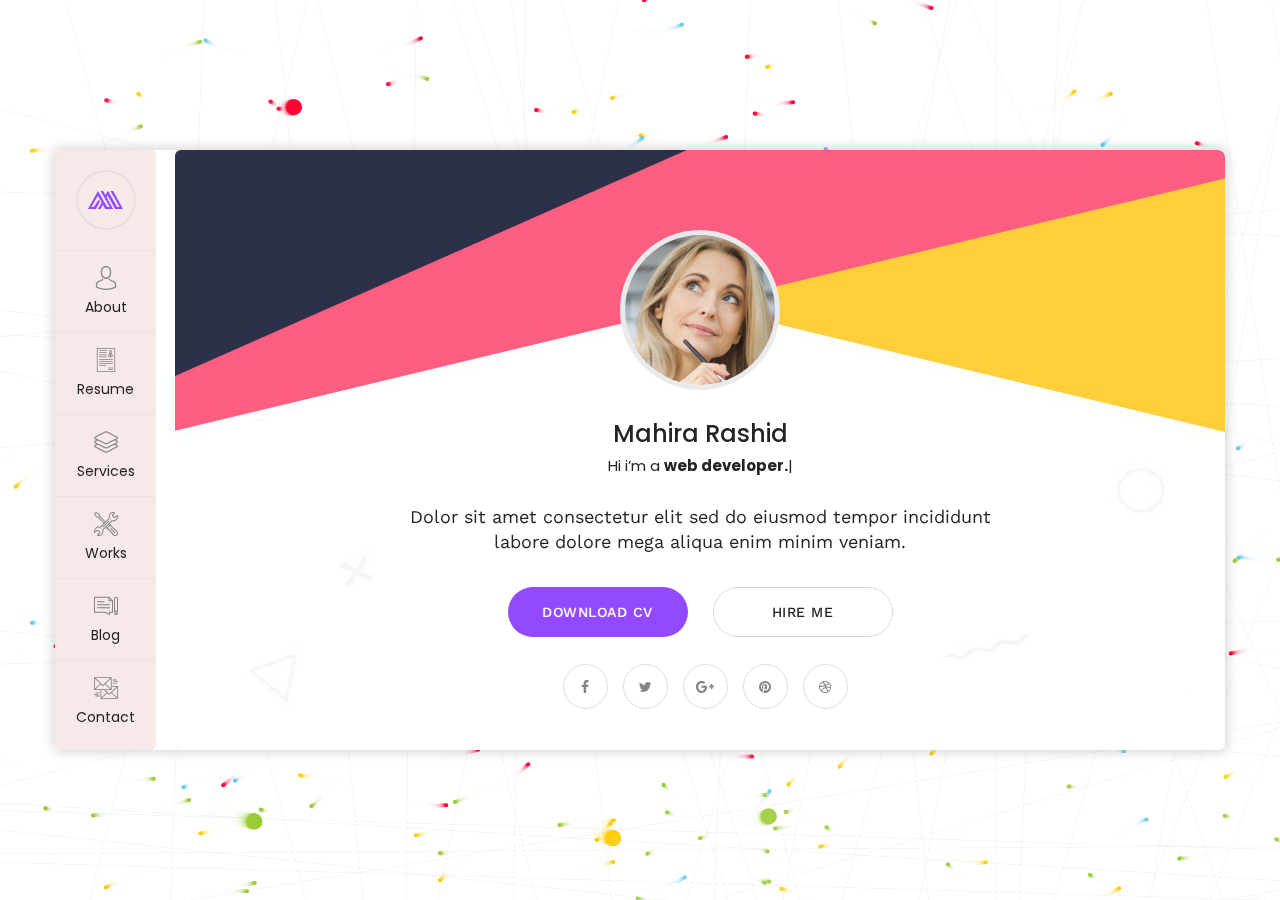
==== index.html @ caf916f5 "Add files via upload" ====
﻿<!DOCTYPE html>
<html lang="en">
<head>
<meta charset="utf-8">
<title>Mahira | VCard | CV HTML Template</title>
<!-- Stylesheets -->
<link href="css/bootstrap.css" rel="stylesheet">
<link href="css/style.css" rel="stylesheet">
<link href="css/responsive.css" rel="stylesheet">

<!--Favicon-->
<link rel="shortcut icon" href="images/favicon.png" type="image/x-icon">
<link rel="icon" href="images/favicon.png" type="image/x-icon">
<!-- Responsive -->
<meta http-equiv="X-UA-Compatible" content="IE=edge">
<meta name="viewport" content="width=device-width, initial-scale=1.0, maximum-scale=1.0, user-scalable=0">
<!--[if lt IE 9]><script src="js/html5shiv.js"></script><![endif]-->
<!--[if lt IE 9]><script src="js/respond.js"></script><![endif]-->
</head>

<body>

<div class="page-wrapper default-version">
 	
    <!-- Preloader -->
    <div class="preloader"></div>

    <div class="page-background">
        <div class="image-1"><img src="images/icons/shape/icon-1.png" alt=""></div>
        <div class="image-7"><img src="images/icons/shape/icon-7.png" alt=""></div>
        <canvas id="canvas"></canvas>
    </div>
    
    <!-- Mobile menu -->
    <div class="mobile-menu">
        <div class="container">
            <!--Nav Outer-->
            <div class="nav-outer clearfix">
                <div class="logo"><a href="index.html"><img src="images/logo.png" alt=""></a></div>
                <!-- Main Menu -->
                <nav class="main-menu">
                    <div class="navbar-header">
                        <!-- Toggle Button -->      
                        <button type="button" class="navbar-toggle" data-toggle="collapse" data-target=".navbar-collapse">
                            <span class="icon-bar"></span>
                            <span class="icon-bar"></span>
                            <span class="icon-bar"></span>
                        </button>
                    </div>
                    
                    <div class="navbar-collapse collapse scroll-nav clearfix">
                        <ul class="navigation clearfix">
                            
                            <li class="current"><a href="#home">Home</a></li>
                            <li><a href="#about">About</a></li>
                            <li><a href="#resume">Resume</a></li>
                            <li><a href="#services">Services</a></li>
                            <li><a href="#work">Works</a></li>
                            <li><a href="#blog">Blog</a></li>
                            <li><a href="#contact">Contact</a></li>

                         </ul>
                    </div>
                </nav>
                <!-- Main Menu End-->                        
            </div>
            <!--Nav Outer End-->            
        </div>
    </div>
 	
    <div class="card-outer">
        <div class="scroll-box">
            <div class="container" data-animation-in="fadeInLeft" data-animation-out="fadeOutLeft">
                <div class="card-wrapper">
                    <div class="author-info" style="background-image:url(images/background/3.jpg)">
                        <div class="image"><img src="images/resource/user.png" alt=""></div>
                        <div class="author">
                            <h3>Mahira Rashid</h3>
                            <div class="designation">
                                Hi i’m
                                <div class="typing-title">
                                    <p>a <strong>web developer.</strong></p>
                                    <p>a <strong>web Designer.</strong></p>
                                    <p>a <strong>photographer.</strong></p>
                                </div>
                                <span class="typed-title"></span>
                            </div>
                        </div>
                        <div class="link-btn">
                            <a href="http://www.17sucai.com/" class="theme-btn btn-style-one">Download CV</a>
                        </div>
                        <ul class="social-icon-two">
                            <li><a href="#"><span class="fa fa-facebook"></span></a></li>
                            <li><a href="#"><span class="fa fa-twitter"></span></a></li>
                            <li><a href="#"><span class="fa fa-google-plus"></span></a></li>
                            <li><a href="#"><span class="fa fa-pinterest"></span></a></li>
                        </ul>
                    </div>
                    <div class="card-inner-box">
                        <header class="header wow fadeInLeft" data-wow-duration="1.5s">
                            <ul class="main-menu">
                                <li class="active home"><a class="logo" href="#home"><img src="images/logo.png" alt=""></a></li>
                                <li><a href="#about"><i class="flaticon-social"></i>About</a></li>
                                <li><a href="#resume"><i class="flaticon-curriculum"></i>Resume</a></li>
                                <li><a href="#services"><i class="flaticon-layers-1"></i>Services</a></li>
                                <li><a href="#work"><i class="flaticon-tools"></i>Works</a></li>
                                <li><a href="#blog"><i class="flaticon-blog"></i>Blog</a></li>
                                <li><a href="#contact"><i class="flaticon-send-mail"></i>Contact</a></li>
                            </ul>
                        </header>

                        <!-- card item -->
                        <div class="card-home card-item active" id="home" style="background-image:url(images/background/1.jpg)">

                            <div class="card-inner wow fadeInUp" data-wow-duration="2s">
                                <div class="image"><img src="images/resource/user.png" alt=""></div>
                                <div class="author">
                                    <h3>Mahira Rashid</h3>
                                    <div class="designation">
                                        Hi i’m
                                        <div class="typing-title">
                                            <p>a <strong>web developer.</strong></p>
                                            <p>a <strong>web Designer.</strong></p>
                                            <p>a <strong>photographer.</strong></p>
                                        </div>
                                        <span class="typed-title"></span>
                                    </div>
                                </div>
                                <div class="text">Dolor sit amet consectetur elit sed do eiusmod tempor incididunt labore dolore mega aliqua enim minim veniam.</div>
                                <div class="link-btn">
                                    <a href="#" class="theme-btn btn-style-one">Download CV</a>
                                    <a href="#" class="theme-btn btn-style-two">Hire Me</a>
                                </div>
                                <ul class="social-icon-two">
                                    <li><a href="#"><span class="fa fa-facebook"></span></a></li>
                                    <li><a href="#"><span class="fa fa-twitter"></span></a></li>
                                    <li><a href="#"><span class="fa fa-google-plus"></span></a></li>
                                    <li><a href="#"><span class="fa fa-pinterest"></span></a></li>
                                    <li><a href="#"><span class="fa fa-dribbble"></span></a></li>
                                </ul>
                            </div>
                            
                        </div>
                        <!-- end item -->

                        <!-- card item -->
                        <div class="card-about card-item" id="about" style="background-image:url(images/background/2.jpg)">
                            <div class="card-inner">
                                <h4 class="title">About Me</h4>
                                <div class="text">Dolor sit amet consectetur elit sed do eiusmod tempor incididunt labore dolore mega aliqua enim ad minim veniam quis nostrud exercitation ullamco laboris nisi ut aliquip commodo reprehenderit.</div>
                                <div class="info-list">
                                    <div class="row">
                                        <div class="col-md-6">
                                            <ul class="list-style-one">
                                                <li><strong>Name:</strong>  Mahira Rashid</li>
                                                <li><strong>Phone:</strong>  254 - 2563 - 2154</li>
                                                <li><strong>Address:</strong>  San francisco, USA</li>
                                            </ul>
                                        </div>
                                        <div class="col-md-6">
                                            <ul class="list-style-one">
                                                <li><strong>Email:</strong>  mahirarashid@gmail.com</li>
                                                <li><strong>Freelance:</strong>  Available</li>
                                            </ul>
                                        </div>
                                    </div>
                                </div>                                    
                                <h4 class="title">Skills</h4>
                                <div class="row">
                                    <!-- About Block -->
                                    <div class="skill-block col-md-3 col-sm-4 col-xs-6">
                                        <div class="inner-box">
                                            <div class="graph-outer">
                                                <input type="text" class="dial" data-fgColor="#9147ff" data-bgColor="#f5f5f5" data-width="90" data-height="90" data-linecap="normal"  value="75">
                                                <div class="inner-text count-box"><span class="count-text" data-stop="75" data-speed="2000"></span>%</div>
                                            </div>
                                            <h3>Design</h3>
                                        </div>
                                    </div>

                                    <!-- About Block -->
                                    <div class="skill-block col-md-3 col-sm-4 col-xs-6">
                                        <div class="inner-box">
                                            <div class="graph-outer">
                                                <input type="text" class="dial" data-fgColor="#ff5e7e" data-bgColor="#f5f5f5" data-width="90" data-height="90" data-linecap="normal"  value="75">
                                                <div class="inner-text count-box"><span class="count-text" data-stop="75" data-speed="2000"></span>%</div>
                                            </div>
                                            <h3>HTML</h3>
                                        </div>
                                    </div>

                                    <!-- About Block -->
                                    <div class="skill-block col-md-3 col-sm-4 col-xs-6">
                                        <div class="inner-box">
                                            <div class="graph-outer">
                                                <input type="text" class="dial" data-fgColor="#ffc713" data-bgColor="#f5f5f5" data-width="90" data-height="90" data-linecap="normal"  value="75">
                                                <div class="inner-text count-box"><span class="count-text" data-stop="75" data-speed="2000"></span>%</div>
                                            </div>
                                            <h3>WordPress </h3>
                                        </div>
                                    </div>

                                    <!-- About Block -->
                                    <div class="skill-block col-md-3 col-sm-4 col-xs-6">
                                        <div class="inner-box">
                                            <div class="graph-outer">
                                                <input type="text" class="dial" data-fgColor="#51dbc3" data-bgColor="#f5f5f5" data-width="90" data-height="90" data-linecap="normal"  value="75">
                                                <div class="inner-text count-box"><span class="count-text" data-stop="75" data-speed="2000"></span>%</div>
                                            </div>
                                            <h3>PHP </h3>
                                        </div>
                                    </div>
                                </div>
                                        
                            </div>
                        </div>
                        <!-- end item -->

                        <!-- card item -->
                        <div class="card-resume card-item" id="resume" style="background-image:url(images/background/2.jpg)">
                            <div class="card-inner">
                                <h4 class="title">Resume</h4>
                                <div class="row clearfix">
                                    <!--Column-->
                                    <div class="timeline-column col-md-6 col-sm-12 col-xs-12">
                                        <div class="inner">
                                            <div class="col-header"><div class="icon-box"><div class="icon-inner"><div class="icon"><span class="flaticon-book"></span></div></div></div> <h2>Employment</h2></div>
                                            
                                            <!--Timeline Block-->
                                            <div class="timeline-block">
                                                <div class="inner-box">
                                                    <h4>Web Design</h4>
                                                    <div class="date"><span>1998-2000</span> / University of stuties</div>
                                                    <div class="text">Exceptur sint occaecat cupidatat non proident sunt culpa. </div>
                                                </div>
                                            </div>

                                            <!--Timeline Block-->
                                            <div class="timeline-block">
                                                <div class="inner-box">
                                                    <h4>Web Development</h4>
                                                    <div class="date"><span>1998-2000</span> / University of stuties</div>
                                                    <div class="text">Exceptur sint occaecat cupidatat non proident sunt culpa. </div>
                                                </div>
                                            </div>

                                            <!--Timeline Block-->
                                            <div class="timeline-block">
                                                <div class="inner-box">
                                                    <h4>Specialization Course</h4>
                                                    <div class="date"><span>1998-2000</span> / University of stuties</div>
                                                    <div class="text">Exceptur sint occaecat cupidatat non proident sunt culpa. </div>
                                                </div>
                                            </div>
                                            
                                        </div>
                                    </div>
                                    
                                    <!--Column-->
                                    <div class="timeline-column col-md-6 col-sm-12 col-xs-12">
                                        <div class="inner">
                                            <div class="col-header"><div class="icon-box"><div class="icon-inner"><div class="icon"><span class="flaticon-case"></span></div></div></div> <h2>Experience</h2></div>
                                            
                                            <!--Timeline Block-->
                                            <div class="timeline-block">
                                                <div class="inner-box">
                                                    <h4>Lead UI/UX Designer</h4>
                                                    <div class="date"><span>2015-Present</span>  / Google inc.</div>
                                                    <div class="text">Exceptur sint occaecat cupidatat non proident sunt culpa. </div>
                                                </div>
                                            </div>

                                            <div class="timeline-block">
                                                <div class="inner-box">
                                                    <h4>Senior UI/UX Designer</h4>
                                                    <div class="date"><span>2012-2014 </span> / Facebook inc.</div>
                                                    <div class="text">Exceptur sint occaecat cupidatat non proident sunt culpa. </div>
                                                </div>
                                            </div>

                                            <div class="timeline-block">
                                                <div class="inner-box">
                                                    <h4>Junior UI/UX Designer</h4>
                                                    <div class="date"><span>2006-2011 </span>  / airbnb inc.</div>
                                                    <div class="text">Exceptur sint occaecat cupidatat non proident sunt culpa. </div>
                                                </div>
                                            </div>

                                        </div>
                                    </div>
                                    
                                </div>
                            </div>
                        </div>
                        <!-- end item -->
                        <!-- card item -->
                        <div class="card-services card-item" id="services" style="background-image:url(images/background/2.jpg)">
                            <div class="card-inner">
                                <h4 class="title">Services</h4>
                                <div class="row">
                                    <div class="services-block col-md-6">
                                        <div class="inner-box">
                                            <div class="icon-box"><span class="icon flaticon-pen-tool"></span></div>
                                            <h4><a href="blog-single.html">UI/UX Design</a></h4>
                                            <div class="text">Lorem ipsum dolor amet constur adipisicing elit </div>
                                        </div> 
                                    </div>
                                    <div class="services-block col-md-6">
                                        <div class="inner-box">
                                            <div class="icon-box"><span class="icon flaticon-folder"></span></div>
                                            <h4><a href="blog-single.html">Web Design</a></h4>
                                            <div class="text">Lorem ipsum dolor amet constur adipisicing elit </div>
                                        </div> 
                                    </div>
                                    <div class="services-block col-md-6">
                                        <div class="inner-box">
                                            <div class="icon-box"><span class="icon flaticon-computer"></span></div>
                                            <h4><a href="blog-single.html">Branding</a></h4>
                                            <div class="text">Lorem ipsum dolor amet constur adipisicing elit </div>
                                        </div> 
                                    </div>
                                    <div class="services-block col-md-6">
                                        <div class="inner-box">
                                            <div class="icon-box"><span class="icon flaticon-layers-1"></span></div>
                                            <h4><a href="blog-single.html">Logo Design</a></h4>
                                            <div class="text">Lorem ipsum dolor amet constur adipisicing elit </div>
                                        </div> 
                                    </div>
                                    <div class="services-block col-md-6">
                                        <div class="inner-box">
                                            <div class="icon-box"><span class="icon flaticon-web-design"></span></div>
                                            <h4><a href="blog-single.html">Apps Design</a></h4>
                                            <div class="text">Lorem ipsum dolor amet constur adipisicing elit </div>
                                        </div> 
                                    </div>
                                    <div class="services-block col-md-6">
                                        <div class="inner-box">
                                            <div class="icon-box"><span class="icon flaticon-photo-camera"></span></div>
                                            <h4><a href="blog-single.html">Photography</a></h4>
                                            <div class="text">Lorem ipsum dolor amet constur adipisicing elit </div>
                                        </div> 
                                    </div>
                                </div>
                            </div>
                        </div>
                        <!-- end item -->
                        <!-- card item -->
                        <div class="card-projects card-item" id="work" style="background-image:url(images/background/2.jpg)">
                            <div class="card-inner">
                                <h4 class="title">Works</h4>
                                <div class="row">
                                    <div class="projects-block col-md-6">
                                        <div class="inner-box">
                                            <figure class="image">
                                                <img src="images/gallery/1.jpg" alt="image">
                                                <div class="overlay">
                                                    <a class="lightbox-image option-btn" title="Image Caption Here" data-fancybox-group="example-gallery" href="images/gallery/1.jpg">
                                                        <i class="fa fa-search"></i>
                                                    </a>                                
                                                </div>
                                            </figure>
                                            <div class="caption-title">
                                                <h3><a href="#">Portfolio Item Title</a></h3>
                                                <span>Branding, Print</span>
                                            </div>
                                        </div>
                                    </div>
                                    <div class="projects-block col-md-6">
                                        <div class="inner-box">
                                            <figure class="image">
                                                <img src="images/gallery/2.jpg" alt="image">
                                                <div class="overlay">
                                                    <a class="lightbox-image option-btn" title="Image Caption Here" data-fancybox-group="example-gallery" href="images/gallery/2.jpg">
                                                        <i class="fa fa-search"></i>
                                                    </a>                                
                                                </div>
                                            </figure>
                                            <div class="caption-title">
                                                <h3><a href="#">Portfolio Item Title</a></h3>
                                                <span>Branding, Print</span>
                                            </div>
                                        </div>
                                    </div>
                                    <div class="projects-block col-md-6">
                                        <div class="inner-box">
                                            <figure class="image">
                                                <img src="images/gallery/3.jpg" alt="image">
                                                <div class="overlay">
                                                    <a class="lightbox-image option-btn" title="Image Caption Here" data-fancybox-group="example-gallery" href="images/gallery/3.jpg">
                                                        <i class="fa fa-search"></i>
                                                    </a>                                
                                                </div>
                                            </figure>
                                            <div class="caption-title">
                                                <h3><a href="#">Portfolio Item Title</a></h3>
                                                <span>Branding, Print</span>
                                            </div>
                                        </div>
                                    </div>
                                    <div class="projects-block col-md-6">
                                        <div class="inner-box">
                                            <figure class="image">
                                                <img src="images/gallery/4.jpg" alt="image">
                                                <div class="overlay">
                                                    <a class="lightbox-image option-btn" title="Image Caption Here" data-fancybox-group="example-gallery" href="images/gallery/4.jpg">
                                                        <i class="fa fa-search"></i>
                                                    </a>                                
                                                </div>
                                            </figure>
                                            <div class="caption-title">
                                                <h3><a href="#">Portfolio Item Title</a></h3>
                                                <span>Branding, Print</span>
                                            </div>
                                        </div>
                                    </div>
                                    <div class="projects-block col-sm-6">
                                        <div class="inner-box">
                                            <figure class="image">
                                                <img src="images/gallery/5.jpg" alt="image">
                                                <div class="overlay">
                                                    <a class="lightbox-image option-btn" title="Image Caption Here" data-fancybox-group="example-gallery" href="images/gallery/5.jpg">
                                                        <i class="fa fa-search"></i>
                                                    </a>                                
                                                </div>
                                            </figure>
                                            <div class="caption-title">
                                                <h3><a href="#">Portfolio Item Title</a></h3>
                                                <span>Branding, Print</span>
                                            </div>
                                        </div>
                                    </div>
                                    <div class="projects-block col-sm-6">
                                        <div class="inner-box">
                                            <figure class="image">
                                                <img src="images/gallery/6.jpg" alt="image">
                                                <div class="overlay">
                                                    <a class="lightbox-image option-btn" title="Image Caption Here" data-fancybox-group="example-gallery" href="images/gallery/6.jpg">
                                                        <i class="fa fa-search"></i>
                                                    </a>                                
                                                </div>
                                            </figure>
                                            <div class="caption-title">
                                                <h3><a href="#">Portfolio Item Title</a></h3>
                                                <span>Branding, Print</span>
                                            </div>
                                        </div>
                                    </div>
                                </div>
                            </div>
                        </div>
                        <!-- end item -->
                        <!-- card item -->
                        <div class="card-blog card-item" id="blog" style="background-image:url(images/background/2.jpg)">
                            <div class="card-inner">
                                <h4 class="title">Blog</h4>
                                <div class="news-block">
                                    <div class="inner-box">
                                        <div class="image">
                                            <img src="images/resource/blog-1.jpg" alt="">
                                            <div class="overlay">
                                                <a class="link-btn" href="blog-single.html">
                                                    <i class="fa fa-link"></i>
                                                </a>                                
                                            </div>
                                        </div>
                                        <div class="date"><strong>02</strong> <br>Sep</div>
                                        <div class="lower-content">
                                            <h4><a href="blog-single.html">Let’s Talk About Design</a></h4>
                                            <div class="post-meta">by admin  /  <span>Design</span></div>
                                        </div>
                                    </div>
                                </div>
                                <div class="news-block">
                                    <div class="inner-box">
                                        <div class="image">
                                            <img src="images/resource/blog-2.jpg" alt="">
                                            <div class="overlay">
                                                <a class="link-btn" href="blog-single.html">
                                                    <i class="fa fa-link"></i>
                                                </a>                                
                                            </div>
                                        </div>
                                        <div class="date"><strong>04</strong> <br>Sep</div>
                                        <div class="lower-content">
                                            <h4><a href="blog-single.html">Let’s Talk About Design</a></h4>
                                            <div class="post-meta">by admin  /  <span>Design</span></div>
                                        </div>
                                    </div>
                                </div>
                                <div class="news-block">
                                    <div class="inner-box">
                                        <div class="image">
                                            <img src="images/resource/blog-3.jpg" alt="">
                                            <div class="overlay">
                                                <a class="link-btn" href="blog-single.html">
                                                    <i class="fa fa-link"></i>
                                                </a>                                
                                            </div>
                                        </div>
                                        <div class="date"><strong>06</strong> <br>Sep</div>
                                        <div class="lower-content">
                                            <h4><a href="blog-single.html">Let’s Talk About Design</a></h4>
                                            <div class="post-meta">by admin  /  <span>Design</span></div>
                                        </div>
                                    </div>
                                </div>
                            </div>
                        </div>
                        <!-- end item -->
                        <!-- card item -->
                        <div class="card-contact card-item" id="contact" style="background-image:url(images/background/2.jpg)">
                            <div class="card-inner">
                                <h3 class="title">Contact</h3>
                                <h4>Keep In Touch</h4>
                                <div class="row clearfix">
                                    <div class="col-md-6">
                                        <ul class="list-style-two">
                                            <li><span class="icon flaticon-signs"></span>PO Box 16122 Collins Street <br> West Victoria 8007 Canada </li>
                                            <li><span class="icon flaticon-smartphone"></span>(+48) 564-334-21-22-34 <br>(+48) 564-334-21-25</li>
                                            <li><span class="icon flaticon-note-1"></span>info@cretox.com <br>info@example.com</li>
                                        </ul>
                                    </div>
                                    <div class="col-md-6">
                                        <div class="map-section">
                                            <div class="home-google-map">
                                                <div 
                                                    class="google-map" 
                                                    id="contact-google-map" 
                                                    data-map-lat="40.700843" 
                                                    data-map-lng="-74.004012" 
                                                    data-icon-path="images/icons/map-marker.png"
                                                    data-map-title="Chester"
                                                    data-map-zoom="11" >
                                                </div>
                                            </div>
                                        </div>
                                    </div>
                                </div>
                                <h4>How Can I Help?</h4>
                                <!-- Contact Form -->
                                <div class="contact-form">
                                    <!--Comment Form-->
                                    <form method="post" action="sendemail.php" id="contact-form">
                                        <div class="row clearfix">
                                            
                                            <div class="col-md-6 form-group">
                                                <input type="text" name="username" placeholder="Name" required>
                                            </div>
                                            
                                            <div class="col-md-6 form-group">
                                                <input type="email" name="email" placeholder="Email" required>
                                            </div>
                                            
                                            <div class="col-md-6 form-group">
                                                <input type="text" name="subject" placeholder="Subject" required>
                                            </div>

                                            <div class="col-md-6 form-group">
                                                <input type="text" name="phone" placeholder="Phone" required>
                                            </div>

                                            <div class="col-lg-12 col-md-12 form-group">
                                                <textarea name="message" placeholder="Message"></textarea>
                                            </div>
                                            
                                            <div class="col-lg-12 col-md-12 form-group">
                                                <button class="theme-btn btn-style-two" type="submit" name="submit-form">Submit Now </button>
                                            </div>
                                            
                                        </div>
                                    </form>
                                        
                                </div>
                                <!--End Contact Form -->
                                        
                            </div>
                        </div>
                        <!-- end item -->

                    </div>
                </div>
                    
            </div>
        </div>
            
    </div>

</div>
<!--End pagewrapper-->


<script src="js/jquery.js"></script> 

<script src="js/bootstrap.min.js"></script>
<script src="js/jquery.mCustomScrollbar.concat.min.js"></script>
<script src="js/owl.js"></script>
<script src="js/wow.js"></script>
<script src="js/appear.js"></script>
<script src="js/jquery.fancybox.js"></script>
<script src="js/element-in-view.js"></script>
<script src="js/knob.js"></script>
<script src="js/validate.js"></script>
<script src="js/mousemoveparallax.js"></script>
<script src="js/pagenav.js"></script>
<script src="js/jquery-type.js"></script>
<script src="js/jquery.nicescroll.min.js"></script>
<script src="js/particle-alone.js"></script>
<script src="js/script.js"></script>

<!--Google Map APi Key-->
<script src="http://ditu.google.cn/maps/api/js?key=AIzaSyATY4Rxc8jNvDpsK8ZetC7JyN4PFVYGCGM"></script>
<script src="js/gmaps.js"></script>
<script src="js/map-script.js"></script>
<!--End Google Map APi-->

</body>
</html>
---- css/style.css ----
/* Mahira HTML Template*/

/************ TABLE OF CONTENTS ***************
1. Fonts
2. Reset
3. Global
4. Header
5. About
6. Resume
7. Services
8. Works
9. Blog
10. Contact
**********************************************/

/*** 

====================================================================
	Fonts
====================================================================

 ***/

@import url('https://fonts.googleapis.com/css?family=Poppins:400,500,600,700,800|Work+Sans:400,500,700');

/*font-family: 'Poppins', sans-serif;
font-family: 'Work Sans', sans-serif;*/

@import url('font-awesome.css');
@import url('flaticon.css');
@import url('animate.css');
@import url('owl.css');
@import url('jquery-ui.css');
@import url('jquery.fancybox.min.css');
@import url('jquery.mCustomScrollbar.min.css');
@import url('custom-animate.css');
@import url('multi-scroll.css');

/*** 

====================================================================
	Reset
====================================================================

 ***/

* {
	margin:0px;
	padding:0px;
	border:none;
	outline:none;
}

/*** 

====================================================================
	Global Settings
====================================================================

 ***/

body {
	font-size:15px;
	color:#777777;
	line-height:1.7em;
	font-weight:400;
	background:#ffffff;
	-webkit-font-smoothing: antialiased;
	-moz-font-smoothing: antialiased;
	font-family: 'Work Sans', sans-serif;
}

a{
	text-decoration:none;
	cursor:pointer;
	color:#fc6183;
}

a:hover,a:focus,a:visited{
	text-decoration:none;
	outline:none;
}

h1,h2,h3,h4,h5,h6 {
	position:relative;
	font-weight:normal;
	background:none;
	margin:0px;
	line-height:1.6em;
	font-family: 'Poppins', sans-serif;
}

textarea{
	overflow:hidden;
}

p{
	font-size: 14px;
	position:relative;
	line-height:1.8em;	
	margin-bottom: 0;
	color: #777777;
}

::-webkit-input-placeholder{color: inherit;}
::-moz-input-placeholder{color: inherit;}
::-ms-input-placeholder{color: inherit;}

.auto-container{
	position:static;
	max-width:1200px;
	padding:0px 15px;
	margin:0 auto;
}

.medium-container{
	max-width:850px;
}

.page-wrapper{
	position:relative;
	margin:0 auto;
	width:100%;
	min-width:300px;
	background-position: center;
	background-repeat: repeat;
}

.page-wrapper.bg-lines{
	background-image: url(../images/icons/line.png);
}


ul,li{
	list-style:none;
	padding:0px;
	margin:0px;	
}

.centered{
	text-align:center;	
}

.theme-btn{
	display:inline-block;
	letter-spacing: .5px;
	transition:all 0.3s ease;
	-moz-transition:all 0.3s ease;
	-webkit-transition:all 0.3s ease;
	-ms-transition:all 0.3s ease;
	-o-transition:all 0.3s ease;
}

/*Btn Style One*/
.btn-style-one{
	position:relative;
	font-size:14px;
	line-height:22px;
	text-align: center;
	padding:14px 30px;
	color:#ffffff;
	font-weight:500;
	text-transform: uppercase;
	letter-spacing:.5px;
	-webkit-border-radius: 40px;
	-moz-border-radius: 40px;
	-ms-border-radius: 40px;
	-o-border-radius: 40px;
	border-radius: 40px;
	background: #9147ff;
}

.btn-style-one:hover{
	color: #fff;
	background: #222;
}

/*Btn Style two*/
.btn-style-two{
	position:relative;
	font-size:14px;
	line-height:22px;
	text-align: center;
	padding: 13px 30px;
	color:#222;
	font-weight:500;
	text-transform: uppercase;
	letter-spacing:.5px;
	-webkit-border-radius: 40px;
	-moz-border-radius: 40px;
	-ms-border-radius: 40px;
	-o-border-radius: 40px;
	border-radius: 40px;
	background: transparent;
	border: 1px solid #d9d9d9;
}

.btn-style-two:hover{
	color: #ffffff;
	background: #9147ff;
	border-color: #9147ff;
}


/*Social Icon One*/

.social-icon-one{
	position:relative;
}

.social-icon-one li{
	position:relative;
	margin-left:10px;
	display:inline-block;
}

.social-icon-one li a{
	font-size:14px;
	color:#111111;
}

.social-icon-one li a:hover{
	color:#1d1d1d;
}

/*Social Icon two*/

.social-icon-two{
	position:relative;
}

.social-icon-two li{
	position:relative;
	margin-left:10px;
	display:inline-block;
}

.social-icon-two li a{
	font-size:14px;
	color: #848484;
	height:  45px;
	width:  45px;
	text-align:  center;
	line-height:  45px;
	border: 1px solid #dbdbdb;
	display:  inline-block;
	border-radius: 50%;
	transition: .5s ease;
}

.social-icon-two li a:hover{
	color:#fff;
	background-color: #9147ff;
}

.theme_color{
	color:#fc6183;	
}

.preloader{
	position:fixed;
	left:0px;
	top:0px;
	width:100%;
	height:100%;
	z-index:999999;
	background-color:#ffffff;
	background-position:center center;
	background-repeat:no-repeat;
	background-image:url(../images/icons/preloader.svg);
}

img{
	display:inline-block;
	max-width:100%;
	height:auto;	
}

/* page background */
.page-background {
	position: fixed;
    overflow: hidden;
    top: 0;
    left: 0;
    width: 100%;
    height: 100%;
	background-image: -moz-linear-gradient( 110deg, rgb(145,71,255) 0%, rgb(121,39,245) 100%);
    background-image: -webkit-linear-gradient( 110deg, rgb(145,71,255) 0%, rgb(121,39,245) 100%);
    background-image: -ms-linear-gradient( 110deg, rgb(145,71,255) 0%, rgb(121,39,245) 100%);
}

.page-background .image-1 {
	position: absolute;
	left: 0;
	top: 0;
}

.page-background .image-7 {
	position: absolute;
	right: 0;
	bottom: 0px;
}

/* parallax container */

.parallax-container {
    position: absolute;
    left: 0;
    top: 0;
    width: 100%;
    height: 100%;
}

.parallax-container .image-2 {
	position: absolute;
	left: 120px;
	top: 50%;
}

.parallax-container .image-3 {
	position: absolute;
	left: 50%;
	top: 90px;
}

.parallax-container .image-4 {
	position: absolute;
	right: 30%;
	top: 5px;
}

.parallax-container .image-5 {
	position: absolute;
	right: 150px;
	bottom: 50%;
}

.parallax-container .image-6 {
	position: absolute;
	left: 30%;
	bottom: 50px;
}


.card-outer {
    position: fixed;
    display: flex;
    flex-direction: row;
    flex-wrap: wrap;
    justify-content:  center;
    align-items:  center;
    height:  100%;
    width:  100%;
    top:  0;
    left:  0;
}

.card-outer .container {
	position: relative;
}


/*** 

====================================================================
	Header
====================================================================

 ***/

.header {
	position: absolute;
	left: 0;
	top: 0;
	bottom: 0;
	background-color: #f8e9e9;
	border-radius: 5px;
	transition: .5s ease;
	z-index: 99;
	overflow: hidden;
}

.card-outer .card-inner-box.offsetleft .header {
	border-radius: 0px;
}

.header ul {
	text-align: center;
}

.header ul li {
	position: relative;
	min-width: 100px;
	border-bottom: 1px solid #f0e2e2;
}

.header ul li:last-child {
	border-bottom: 0px;
}

.header ul li a.logo {
    border: 2px solid #ebdddd;
    border-radius: 50%;
    height: 60px;
    width: 60px;
    padding: 0 0;
    line-height: 54px;
    margin: 20px auto;
}

.header ul li.active a.logo {
	background-color: transparent;
}

.header ul li a {
	position: relative;
	color: #212121;
	padding: 15px 21px 12px;

	display:  block;
	font-size:  14px;
	font-family:  'Poppins', sans-serif;
	background: #f8e9e9;
	z-index: 99;
}

.header ul li:before {
	position: absolute;
	content: '';
	background-color: #9147ff;
	height: 50px;
	width: 50px;
	right: 10px;
	top: 15px;
	transform: rotate(45deg);
	transition:  .5s ease;
}

.header ul li.active:before {
	right: 0;
	z-index: 99;
}

.header ul li.home:before {
	display: none;
}

.header ul li a i {
	display:  block;
	color: #838383;
	font-size: 24px;
	margin-bottom: 3px;
}

.header ul li.active a {
    background: #9147ff;
    color: #fff;
}

.header ul li.active a i {
    color: #fff;
}

/* Mobile menu */

.mobile-menu {
    background: #fff;
    position: fixed;
    top: 0;
    left: 0;
    width: 100%;
    z-index: 9999;
    display: none;
    box-shadow: 0 0 40px rgba(0, 0, 0, 0.1);
}

.mobile-menu .nav-outer {
	position: relative;
}

.mobile-menu .logo {
    position: absolute;
    left: 0;
    top: 0;
    z-index: 99;
    border-right: 1px solid #ececec;
    padding: 13px 0;
    padding-right: 24px;
}

/*** 

====================================================================
	Card item
====================================================================

 ***/

.card-outer .card-wrapper {
	background-color: #fff;
	border-radius: 7px;
	overflow: hidden;
}

.card-outer .card-inner-box {
	position: relative;
	min-height: 600px;
	background-image: -moz-linear-gradient( 110deg, rgb(145,71,255) 0%, rgb(121,39,245) 100%);
	background-image: -webkit-linear-gradient( 110deg, rgb(145,71,255) 0%, rgb(121,39,245) 100%);
	background-image: -ms-linear-gradient( 110deg, rgb(145,71,255) 0%, rgb(121,39,245) 100%);
	transition: 1s ease;
}

.card-outer .card-inner-box.offsetleft {
	transition: .5s ease;
	transform: translate(350px);
}

.card-item {
    position: absolute;
    border-radius: 6px;
    border-top-left-radius: 0px;
    border-bottom-left-radius: 0px;
    top: 0;
    left: 100px;
    right: 0;
    bottom: 0;
    opacity: 0;
    visibility: hidden;
    z-index: 8;
    max-width: 720px;
}

.card-inner-box.active .card-item {
	border-top-left-radius: 0px;
	border-bottom-left-radius: 0px;
    background-repeat: no-repeat;
    background-position: right center;
}

.card-item .card-inner {
	height: 100%;
	transition: .5s ease;
}

.card-inner-box .card-home {
	text-align: center;
	left: 120px;
	background-position: center;
	background-repeat: no-repeat;
	background-size: cover;
	border-radius: 6px;
	max-width: 1050px;
	padding-top: 80px;
}

.card-item.active {
	opacity: 1;
	visibility: visible;
	z-index: 10;
	transition: visibility 1s linear, opacity 0.5s linear;
}

.card-item.hide-item {
	opacity: 0;
	visibility: hidden;
	z-index: 9;
}

.card-home .image {
	width: 160px;
	height: 160px;
	margin: 0 auto;
	margin-bottom: 25px;
	background: #fff;
	border-radius: 50%;
}

.card-home .image img {
	border: 5px solid rgba(31, 53, 67, 0.10);
	border-radius: 50%;
}

.card-home .author h3 {
	font-weight: 500;
	color: #222;
}

.card-home .author .designation {
	font-family: 'Poppins', sans-serif;
	font-size: 15px;
	margin-bottom: 25px;
	color: #222;
}

.card-home .text {
	font-size: 18px;
	max-width: 600px;
	margin: 0 auto;
	margin-bottom: 25px;
	color: #222;
}

.card-home .link-btn {
	margin-bottom: 20px;
}

.card-home .theme-btn {
	margin: 7px 10px;
	min-width: 180px;
}

/* author info */
.author-info {
	position: absolute;
	left: 0px;
	top: 0;
	bottom: 0;
	text-align: center;
	padding: 50px 15px;
	padding-top: 140px;
	min-width: 350px;
	border-bottom-left-radius: 6px;
	border-top-left-radius: 8px;
	background-repeat: no-repeat;
	background-position: center;
}

.author-info .image {
	width: 160px;
	height: 160px;
	border-radius: 50%;
	margin: 0 auto;
	margin-bottom: 35px;
	background: #fff;
}

.author-info .image img {
	border: 5px solid rgba(31, 53, 67, 0.10);
	border-radius: 50%;
}

.author-info .author h3 {
	font-weight: 500;
	color: #222;
}

.author-info .author .designation {
	font-family: 'Poppins', sans-serif;
	font-size: 15px;
	margin-bottom: 30px;
	color: #222;
}

.author-info .text {
	font-size: 18px;
	max-width: 600px;
	margin: 0 auto;
	margin-bottom: 30px;
	color: #222;
}

.author-info .link-btn {
	margin-bottom: 30px;
}

.author-info .theme-btn {
	margin: 0 10px;
}

/*** 

====================================================================
	About Us	
====================================================================

***/

.card-about {
	padding: 50px 50px;
}

.card-about .title {
	font-size: 22px;
	font-weight: 500;
	color: #222;
	margin-bottom: 20px;
}

.card-about .text {
	position: relative;
	margin-bottom: 20px;
}

.card-about .info-list {
	margin-bottom: 28px;
	padding-bottom: 20px;
	border-bottom: 1px solid #e5e5e5;
}

.card-about .list-style-one {
	position: relative;
}

.card-about .list-style-one li {
	position: relative;
	color: #848484;
	margin-bottom: 10px;
}

.card-about .list-style-one li strong {
	color: #222;
}

.skill-section .row{
	margin: 0 -60px;
}

.skill-section .skill-block{
	padding: 0 60px;
}

.skill-block{
	position: relative;
	margin-bottom: 30px;
	text-align:  left;
}

.skill-block .inner-box{
	position: relative;
	display:  inline-block;
}

.skill-block .graph-outer{
	position: relative;
	left: 0;
	top: 0;
	text-align: center;
	display: inline-block;
}

.skill-block .graph-outer .count-box{
    position: absolute;
    left: 0;
    top: 50%;
    width: 100%;
    font-size: 20px;
    color: #222222;
    font-weight: 300;
    line-height: 40px;
    margin-top: -20px;
}

.skill-block h3{
	position: relative;
	font-size: 15px;
	line-height: 1.2em;
	color: #222222;
	font-weight: 400;
	text-align:  center;
	font-family:  'Work Sans', sans-serif;
	margin-top: 5px;
}

.skill-block .sub-title{
	display: block;
	font-size: 12px;
	line-height: 18px;
	color: #00aeef;
	font-weight: 400;
	margin-top: 3px;
}

.skill-block .text{
	position: relative;	
	font-size: 18px;
	line-height: 28px;
	color: #555555;
	font-weight: 300;
	margin-top: 15px;
}


/*** 

====================================================================
	Resume Section
====================================================================

***/

.card-resume{
	padding: 50px 50px;
}

.card-resume .title {
    font-size: 22px;
    font-weight: 500;
    color: #222;
    margin-bottom: 15px;
    padding-bottom: 10px;
    border-bottom: 1px solid #e5e5e5;
    margin-top: -9px;
}

.card-resume .timeline-column{
	position:relative;
	margin-bottom: 40px;
}

.card-resume .timeline-column .inner{
	position:relative;
	padding-left: 13px;
	padding-bottom:2px;
}

.card-resume .timeline-column .inner:before{
	content:'';
	position:absolute;
	left: 12px;
	top: 60px;
	border-left:1px solid #d0d0d0;
	bottom: 0;
}

.card-resume .timeline-column .col-header{
	position:relative;
	padding-left: 22px;
	margin-bottom: 5px;
}

.card-resume .timeline-column .col-header h2{
	position:relative;
	font-size: 18px;
	color: #222;
	font-weight: 500;
	text-transform:capitalize;
	line-height:42px;
}

.dark-layout .card-resume .timeline-column .col-header h2{
	color:#ffffff;
}

.card-resume .timeline-column .col-header .icon-box{
	position:absolute;
	left: -26px;
	top: -4px;
}

.card-resume .timeline-column .col-header .icon-box .icon-inner{
	position:relative;
	width:52px;
	height:52px;	
}

.dark-layout .card-resume .timeline-column .col-header .icon-box .icon{
	color:#1e1e1e;	
}


.card-resume .timeline-column .col-header .icon-box .icon{
	position:relative;
	display:block;
	width:52px;
	height:52px;
	text-align:center;
	color:#9147ff;
	font-size:24px;
	line-height:52px;
	z-index:1;
}

.card-resume .timeline-column .timeline-block{
	position:relative;
	margin-bottom: 28px;
}

.card-resume .timeline-column .timeline-block:last-child{
	margin-bottom:0px;	
}

.card-resume .timeline-column .timeline-block .inner-box{
	position:relative;
	padding-left:30px;
}

.card-resume .timeline-column .timeline-block .date{
	position:relative;
	display:inline-block;
	margin-bottom: 9px;
	line-height:24px;
	font-size:14px;
	color:#222;
	font-weight:400;
	font-family: 'Poppins', sans-serif;
}

.card-resume .timeline-column .timeline-block .date span {
	color: #9147ff;
}

.card-resume .timeline-column .timeline-block h4{
	position: relative;
	font-size:16px;
	color:#333333;
	font-weight: 500;
	margin-bottom: 5px;
}

.card-resume .timeline-column .timeline-block h4:before{
	content:'';
	position:absolute;
	left: -37px;
	top:4px;
	width: 13px;
	height: 13px;
	border: 2px solid #9147ff;
	border-radius:50%;
	background:  #fff;
}

.card-resume .timeline-column .timeline-block .text{
	font-size:14px;
}

/*** 

====================================================================
	Services Section
====================================================================

***/

.card-services{
	padding: 50px 50px;
}

.card-services .title {
    font-size: 22px;
    font-weight: 500;
    color: #222;
    margin-bottom: 15px;
    padding-bottom: 20px;
    border-bottom: 1px solid #e5e5e5;
    margin-top: -9px;
}

.services-block {
	position: relative;
}

.services-block .inner-box {
	position: relative;
	padding-left: 95px;
	margin-top: 40px;
	min-height: 100px;
}

.services-block .icon-box {
	position: absolute;
	left: 0;
	top: 0;
	color: #9147ff;
	height: 75px;
	width: 75px;
	text-align: center;
	line-height: 73px;
	border: 1px solid #e5e5e5;
	font-size: 34px;
	border-radius: 50%;
	transition: .5s ease;
}

.services-block .icon-box span {
	position: relative;
}

.services-block:hover .icon-box {
	border-color: #9147ff;
	color: #fff;
}

.services-block .icon-box:before {
	position: absolute;
	content: '';
	background-color: #9147ff;
	left: 0;
	top: 0;
	bottom: 0;
	right: 0;
	border-radius: 50%;
	transform: scale(0);
	transition: .5s ease;
}

.services-block:hover .icon-box:before {
	transform: scale(1);
}

.services-block h4 {
	position: relative;
	font-size: 18px;
	margin-bottom: 10px;
}

.services-block h4 a {
	color: #222;
}

.services-block .text {
	margin-bottom: 10px;
}


/*** 

====================================================================
	Projects Section
====================================================================

***/

.card-projects {
	padding: 50px 50px;
}

.card-projects .title {
    font-size: 22px;
    font-weight: 500;
    color: #222;
    margin-bottom: 30px;
    padding-bottom: 15px;
    border-bottom: 1px solid #e5e5e5;
    margin-top: -9px;
}

.projects-block {
    position: relative;
    margin-bottom: 30px;
}

.projects-block .inner-box {
    position: relative;
}

.projects-block .image img {
    width: 100%;
    transition: .5s ease;
}

.projects-block:hover .image img {
	transform: scale(1.15);
}

.projects-block .image::before {
    background: rgba(145, 71, 255, 0.90);
    bottom: 0px;
    content: "";
    left: 0px;
    opacity: 0;
    position: absolute;
    right: 0px;
    top: 0px;
    z-index: 9;
    transition: all 0.4s ease-in-out 0s;
}

.projects-block:hover .image::before {
    opacity: 1;
}

.projects-block .image {
    position: relative;
    border-radius:  5px;
    overflow:  hidden;
}

.projects-block .overlay a {
    background: rgba(255, 255, 255, 1) none repeat scroll 0 0;
    border-radius: 50%;
    color: #9147ff;
    font-size: 20px;
    height: 60px;
    line-height: 60px;
    opacity: 0;
    position: absolute;
    text-align: center;
    transform: translateX(-50%) translateY(-50%) scale(0.6);
    transition: all 0.4s ease 0s;
    width: 60px;
}

.projects-block .overlay a:hover {
    background: rgba(255, 255, 255, .8) none repeat scroll 0 0;
    color: #000;
}

.projects-block:hover .overlay a {
    opacity: 1;
    transform: translateX(-50%) translateY(-50%) scale(1);
}

.projects-block .overlay {
    left: 0;
    opacity: 0;
    position: absolute;
    right: 0;
    text-align: center;
    top: 50%;
    transform: translateY(-50%);
    transition: all 0.5s ease 0s;
    z-index: 10;
}

.projects-block:hover .overlay {
    opacity: 1;
}

.projects-block .caption-title {
    bottom: 20px;
    left: 20px;
    opacity: 0;
    position: absolute;
    transition: all 0.3s ease-in-out 0s;
    z-index: 12;
}

.projects-block:hover .caption-title {
    opacity: 1;
}

.projects-block .caption-title h3 {
    color: #fff;
    font-size: 20px;
    font-weight: 500;
    text-transform: capitalize;
    transform: translateY(15px);
    transition: all 0.4s ease-in-out 0s;
}

.projects-block .caption-title h3 a {
    color: #fff;
}

.projects-block:hover .caption-title h3,
.projects-block:hover .caption-title span {
    transform: translateX(0px);
}

.projects-block .caption-title span {
    color: #fff;
    display: inline-block;
    font-size: 15px;
    line-height: 16px;
    transform: translateY(15px);
    transition: all 0.4s ease-in-out 0s;
    text-transform: capitalize;
}

.projects-block .caption-title-two {
    padding-top: 15px;
    padding-left:  20px;
    padding-bottom:  20px;
    box-shadow: 0 0 20px 1px #0000001f;
}

.projects-block .caption-title-two h3 a {
    color: #222;
    font-size: 20px;
    font-weight: 500;
    text-transform: capitalize;
}

.projects-block .caption-title-two span {
    font-size: 15px;
    line-height: 16px;
    font-weight: 500;
    text-transform: capitalize;
}

/*** 

====================================================================
	Blog Section
====================================================================

***/

.card-blog {
	padding: 50px 50px;
}

.card-blog .title {
    font-size: 22px;
    font-weight: 500;
    color: #222;
    margin-bottom: 30px;
    padding-bottom: 15px;
    border-bottom: 1px solid #e5e5e5;
    margin-top: -9px;
}

.news-block {
	position: relative;
	margin-bottom: 26px;
}

.news-block .image {
	position: relative;
}

.news-block .image img {
	border-top-left-radius: 5px;
	border-top-right-radius: 5px;
	width: 100%;
}


.news-block .image:before {
    background: rgba(0, 0, 0, 0.75);
    content: "";
    opacity: 0;
    position: absolute;
    top: 0px;
    left: 0px;
    width: 100%;
    height: 0%;
    transition: all 0.4s ease-in-out 0s;
}

.single-post .news-block .image:before {
	display: none;
}

.news-block:hover .image::before {
    opacity: 1;
    height: 100%;
}


.news-block .overlay a {
    background: rgba(255, 255, 255, 1) none repeat scroll 0 0;
    border-radius: 50%;
    color: #9147ff;
    font-size: 20px;
    height: 60px;
    line-height: 60px;
    opacity: 0;
    position: absolute;
    text-align: center;
    transform: translateX(-50%) translateY(-50%) scale(0.6);
    transition: all 0.4s ease 0s;
    width: 60px;
}

.news-block .overlay a:hover {
    background: rgba(255, 255, 255, .8) none repeat scroll 0 0;
    color: #000;
}

.news-block:hover .overlay a {
    opacity: 1;
    transform: translateX(-50%) translateY(-50%) scale(1);
}

.news-block .overlay {
    left: 0;
    opacity: 0;
    position: absolute;
    right: 0;
    text-align: center;
    top: 50%;
    transform: translateY(-50%);
    transition: all 0.5s ease 0s;
    z-index: 10;
}

.news-block:hover .overlay {
    opacity: 1;
}

.news-block .date {
	position: absolute;
	left: 30px;
	top: 30px;
	height: 70px;
	width: 70px;
    line-height: 24px;
    padding: 9px 0;
	text-align: center;
	border-radius: 5px;
	background-color: #9147ff;
	font-size: 16px;
	color: #fff;
}

.news-block .date strong {
	font-size: 24px;
	font-weight: 500;
}

.news-block .lower-content {
	padding: 30px;
	border: 1px solid #e5e5e5;
	border-top: 0px;
	border-bottom-left-radius: 5px;
	border-bottom-right-radius: 5px;
}

.news-block .lower-content h4 {
	font-size: 18px;
	color: #222;
	margin-bottom: 5px;
	font-weight: 500;
}

.news-block .lower-content h4 a {
	color: #222;
}

.news-block .lower-content .post-meta {
	color: #848484;
}

.news-block .lower-content .post-meta span {
	color: #9147ff;
}

/* single post */

.single-post .news-block .lower-content {
	padding: 0px;
	padding-top: 30px;
	border: 0px;
}

.single-post .news-block .lower-content h4 {
	font-size: 24px;
}

.single-post .news-block .lower-content .post-meta {
	margin-bottom: 20px;
}

.single-post .news-block .lower-content p {
	margin-bottom: 30px;
}

.single-post .news-block .lower-content p:last-child {
	margin-bottom: 0px;
}

/* share box */
.share-box {
	position: relative;
}

.share-box li {
	display: inline-block;
	color: #222;
	font-size: 16px;
}

.share-box li a {
	color: #222;
}

.share-box li span {
	color: #9147ff;
}

/* Comments Area */

.single-post .comments-area{
	position:relative;
	margin-top: 30px;
	margin-bottom: 30px;
	padding-top: 30px;
	border-top:  1px solid #ebebeb;
}

.single-post .group-title{
	position:relative;
	margin-bottom:38px;
}

.single-post .group-title h2{
	position:relative;
	font-size:25px;
	color:#111111;
	font-weight:500;
	padding-bottom:0px;
}

.single-post .comments-area .comment-box{
	position:relative;
	padding:0px 0px 0px;
	margin-bottom:45px;
	-webkit-transition:all 300ms ease;
	-ms-transition:all 300ms ease;
	-o-transition:all 300ms ease;
	-moz-transition:all 300ms ease;
	transition:all 300ms ease;
}

.single-post .comments-area .comment-box.reply-comment{
	margin-left:100px;
}

.single-post .comments-area .comment-box:last-child .comment .comment-inner{
	margin-bottom:0px;
	padding-bottom:0px;
	border:0px;
}

.single-post .comments-area .comment-box:hover{
	border-color:#222222;	
}

.single-post .comments-area .comment{
	position:relative;
	font-size:14px;
	padding:0px 0px 40px 110px;
	border-bottom:1px solid #ebebeb;
}

.single-post .comments-area .comment .comment-inner{
	position:relative;
}

.single-post .comments-area .comment .comment-reply{
	position:relative;
	color:#111111;
	font-size:15px;
	font-weight:500;
	text-transform:capitalize;
	-webkit-transition:all 300ms ease;
	-ms-transition:all 300ms ease;
	-o-transition:all 300ms ease;
	-moz-transition:all 300ms ease;
	transition:all 300ms ease;
}

.single-post .comments-area .comment .comment-reply .icon{
	font-size:13px;
	margin-right:8px;
}

.single-post .comments-area .comment-box .author-thumb{
	position:absolute;
	left:0px;
	top:0px;
	width:86px;
	overflow:hidden;
	margin-bottom:20px;
}

.single-post .comments-area .comment-box .author-thumb img{
	display:block;
	border-radius:  50%;
}

.single-post .comments-area .comment-info{
	color:#3e5773;
	line-height:24px;
	font-size:13px;	
}

.single-post .comments-area .comment-box strong{
	font-size:20px;
	font-weight:500;
	color:#111111;
	line-height:16px;
	text-transform:capitalize;
}

.single-post .comments-area .comment-box .text{
	color:#777777;
	font-size:14px;
    margin-top:10px;
	margin-bottom:20px;
    line-height: 1.8em;
	font-weight:300;
	max-width:510px;
}

.single-post .comments-area .comment-info .comment-time{
	position:relative;
	font-size:13px;
	color:#777777;
	font-weight:300;
}

.single-post .comments-area .comment-box .theme-btn{
	padding:5px 30px;
	font-size:12px;
	border:1px  solid #fbca00;
	text-transform:uppercase;
	letter-spacing:1px;
}



/*** 

====================================================================
	Blog Section
====================================================================

***/

.card-contact {
	padding: 50px 50px;
}

.card-contact .title {
    font-size: 22px;
    font-weight: 500;
    color: #222;
    margin-bottom: 30px;
    padding-bottom: 15px;
    border-bottom: 1px solid #e5e5e5;
    margin-top: -9px;
}

.card-contact h4 {
	font-size: 18px;
	color: #222;
	margin-bottom: 24px;
}

/*List Style two*/

.list-style-two{
	position:relative;
}

.list-style-two li{
	position:relative;
	margin-bottom:35px;
	color: #222;
	font-size: 15px;
	font-weight:400;
	padding-left: 45px;
}

.list-style-two li .icon{
	position:absolute;
	left:0px;
	top: 7px;
	color: #9147ff;
	font-size:30px;
	line-height:1em;
}

.list-style-two li:last-child .icon{
	top:10px;
}

/*** 

====================================================================
	Map Style
====================================================================

***/

.home-google-map .google-map {
	width: 100%;
	height: 270px;
}

.home-google-map .gmnoprint {
	display: none;
}

/* google map two */

.map-section {
	position: relative;
	margin-bottom: 50px;
}

.map-data {
	text-align: center;
	font-size: 14px;
	font-weight: 400;
	line-height: 1.8em;
}

.map-data h6 {
	font-size: 16px;
	font-weight: 700;
	text-align: center;
	margin-bottom: 5px;
	color: #121212;
}

.map-canvas {
	height: 270px;
}

.gmnoprint {
	display: none;
}


/*** 

====================================================================
	Contact Section
====================================================================

***/

.contact-section {
	position: relative;
}

.contact-section .sec-title:before {
	display: none;
}

.contact-section .sec-title-two h2 {
	color: #222;
	font-size: 30px;
	font-weight: 700;
	margin-bottom: 15px;
}

.contact-section .sec-title-two .text {
	margin-bottom: 50px;
}

/* Contact Fom */

.contact-section .form-column {
	position: relative;
}

.contact-section .form-column .inner-column {
	position: relative;
	padding-left: 15px;
}

.contact-section .form-column h2 {
	position: relative;
	color: #222222;
	font-size: 22px;
	font-weight: 700;
	margin-bottom: 18px;
}

.contact-form {
	position: relative;
}

.contact-form .form-group {
	margin-bottom: 30px;
}

.contact-form .form-group:last-child {
	margin-bottom: 0px;
}

.contact-form .form-group input[type="text"],
.contact-form .form-group input[type="password"],
.contact-form .form-group input[type="tel"],
.contact-form .form-group input[type="email"],
.contact-form .form-group select {
	position: relative;
	display: block;
	width: 100%;
	line-height: 28px;
	padding: 10px 30px;
	color: #888888;
	border: 1px solid #e5e5e5;
	border-radius: 25px;
	height: 50px;
	font-size: 13px;
	background: #ffffff;
	-webkit-transition: all 300ms ease;
	-ms-transition: all 300ms ease;
	-o-transition: all 300ms ease;
	-moz-transition: all 300ms ease;
	transition: all 300ms ease;
}

.contact-form .form-group input[type="text"]:focus,
.contact-form .form-group input[type="password"]:focus,
.contact-form .form-group input[type="tel"]:focus,
.contact-form .form-group input[type="email"]:focus,
.contact-form .form-group select:focus,
.contact-form .form-group textarea:focus {
	border-color: #222222;
}

.contact-form .form-group textarea {
	position: relative;
	display: block;
	width: 100%;
	line-height: 24px;
	padding: 15px 30px;
	color: #888888;
	border: 1px solid #e5e5e5;
	height: 120px;
	background: #ffffff;
	resize: none;
	font-size: 13px;
	-webkit-transition: all 300ms ease;
	-ms-transition: all 300ms ease;
	-o-transition: all 300ms ease;
	-moz-transition: all 300ms ease;
	transition: all 300ms ease;
}

.contact-form button .fa {
	margin-left: 5px;
}

.contact-form input.error,
.contact-form select.error,
.contact-form textarea.error {
	border-color: #ff0000 !important;
}

.contact-form label.error {
	display: block;
	line-height: 24px;
	padding: 5px 0px 0px;
	margin: 0px;
	text-transform: uppercase;
	font-size: 12px;
	color: #ff0000;
	font-weight: 500;
}

/*Contact form style two */

.contact-form.style-two .row {
	margin: 0 -10px;
}

.contact-form.style-two .form-group {
	padding: 0 10px 0;
	margin-bottom: 20px;
}

.contact-form.style-two .form-group input[type="text"],
.contact-form.style-two .form-group input[type="password"],
.contact-form.style-two .form-group input[type="tel"],
.contact-form.style-two .form-group input[type="email"],
.contact-form.style-two .form-group select {
	border: 1px solid #fff;
	height: 58px;
}

.contact-form.style-two .form-group textarea {
	height: 250px;
	border: 1px solid #fff;
}

/*Contact form style three */

.contact-form.style-three .row {
	margin: 0 -10px;
}

.contact-form.style-three .form-group {
	padding: 0 10px 0;
	margin-bottom: 20px;
}

.contact-form.style-three .form-group input[type="text"],
.contact-form.style-three .form-group input[type="password"],
.contact-form.style-three .form-group input[type="tel"],
.contact-form.style-three .form-group input[type="email"],
.contact-form.style-three .form-group select {
	border: 1px solid rgba(255, 255, 255, 0.04);
	height: 58px;
	background: rgba(255, 255, 255, 0.15);
}

.contact-form.style-three .form-group textarea {
	height: 250px;
	border: 1px solid rgba(255, 255, 255, 0.04);
	background: rgba(255, 255, 255, 0.15);
}

.contact-form.style-three ::-webkit-input-placeholder {
	/* Chrome/Opera/Safari */
	color: #fff;
}

.contact-form.style-three ::-moz-placeholder {
	/* Firefox 19+ */
	color: #fff;
}

.contact-form.style-three :-ms-input-placeholder {
	/* IE 10+ */
	color: #fff;
}

.contact-form.style-three :-moz-placeholder {
	/* Firefox 18- */
	color: #fff;
}

.contact-form.style-three .form-group .theme-btn {
	background: #fff;
	border-color: #fff;
	color: #222;
}


/*** 

====================================================================
	Dark version
====================================================================

***/

.dark-version .card-about .title {
	color: #fff;
}


.dark-version .card-about .text {
    color: rgba(255, 255, 255, 0.60);
}

.dark-version .card-about .list-style-one li strong {
    color: #fff;
}

.dark-version .card-about .list-style-one li {
    color: rgba(255, 255, 255, 0.60);
}

.dark-version .skill-block .graph-outer .count-box {
    color: #fff;
}

.dark-version .skill-block h3 {
    color: rgba(255, 255, 255, 0.60);
}

.dark-version .card-resume .title {
    color: #fff;
}

.dark-version .card-resume .timeline-column .col-header h2 {
    color:  #fff;
}

.dark-version .card-resume .timeline-column .timeline-block h4 {
    color: #fff;
}

.dark-version .card-resume .timeline-column .timeline-block .text {
    color: rgba(255, 255, 255, 0.60);
}

.dark-version .card-resume .timeline-column .timeline-block .date {
    color:  #fff;
}

.dark-version .card-services .title {
    color: #fff;
}

.dark-version .services-block h4 a {
    color: #fff;
}

.dark-version .services-block .text {
    color: rgba(255, 255, 255, 0.6);
}

.dark-version .card-projects .title {
    color:  #fff;
}

.dark-version .card-blog .title {
    color:  #fff;
}

.dark-version .news-block .lower-content {
    background: #fff;
}

.dark-version .card-contact .title {
    color: #fff;
}

.dark-version .card-contact h4 {
    color: #fff;
}

.dark-version .list-style-two li {
    color: rgba(255, 255, 255, .8);
}

#bubble-canvas{
    width: 100%;
    height: 100%;
    position: absolute;
    left: 0;
    top: 0;
    z-index: -1;
}


/*======== Default Version =========*/

.default-version .page-background {
    background: #fff;
}

.default-version .card-outer .card-wrapper {
    box-shadow: 0 0 11px 3px rgba(0, 0, 0, 0.15);
}

.default-version .card-outer .card-inner-box {
    background: #fff;
}

.nicescroll-rails.nicescroll-rails-hr {
	display: none !important;
}

.nicescroll-rails.nicescroll-rails-vr {
    opacity: 1 !important;
    transform: translateX(10px);
}
---- css/responsive.css ----
@media only screen and (max-width: 1900px){

	.page-wrapper{
		overflow:hidden;
	}
}


@media only screen and (min-width: 1200px){
	.container {
		padding: 0px;
	}
}

@media only screen and (max-width: 1200px){

}

@media only screen and (max-width: 1199px) and (min-width: 768px){
	.author-info {
		left: 15px;
	}
}

@media only screen and (max-width: 1199px){
	.main-menu .navbar-collapse {
	   max-height:300px;
	   float:none;
	   width:100%;
	   padding:10px 0px 0px;
	   border:none;
	   margin:0px 0px 15px;
	   -ms-border-radius:3px;
	   -moz-border-radius:3px;
	   -webkit-border-radius:3px;
	   -o-border-radius:3px;
	   border-radius:3px;
	   box-shadow:none;
	}

	.main-menu .collapse.in,
	.main-menu .collapsing{
		padding:10px 0px 0px;
		border:none;
		margin:0px 0px 15px;
		-ms-border-radius:3px;
		-moz-border-radius:3px;
		-webkit-border-radius:3px;
		-o-border-radius:3px;
		border-radius:3px;
		box-shadow:none;	
		background: #333;
	}

	.main-menu .navbar-header{
		position:relative;
		float:none;
		display:block;
		width:100%;
		right:0px;
		padding: 10px 0;
		text-align: right;
	}
	
	.main-menu .navbar-header .navbar-toggle{
		display:inline-block;
		z-index:20;
		border:1px solid #9147ff;
		float:none;
		margin:0px 0px 0px 0px;
		border-radius:0px;
		background:#9147ff;
	}
	
	.main-menu .navbar-header .navbar-toggle .icon-bar{
		background:#ffffff;	
	}
	
	.main-menu .navbar-collapse > .navigation{
		margin:0px !important;
		width:100% !important;
		border-top:none;
		padding: 15px 0;
		background: #333;
	}
	
	.main-menu .navbar-collapse > .navigation > li{
		margin:0px !important;
		float:none !important;
		padding:0px !important;
		width:100%;
	}
	
	.main-menu .navigation > li > a,
	.main-menu .navigation > li > ul:before{
		border:none;	
	}
	
	.main-menu .navbar-collapse > .navigation > li > a{
		padding:10px 10px !important;
		border:none !important;
		font-size: 16px !important;
		font-weight: 500;
	}
	
	.main-menu .navigation li.dropdown > a:after,
	.main-menu .navigation > li.dropdown > a:before,
	.main-menu .navigation > li > ul > li > a::before,
	.main-menu .navigation > li > ul > li > ul > li > a::before{
		color:#ffffff !important;
		right:15px;
		font-size:16px;
		display:none !important;
	}
	
	.main-menu .navbar-collapse > .navigation > li > ul,
	.main-menu .navbar-collapse > .navigation > li > ul > li > ul{
		position:relative;
		border:none;
		float:none;
		visibility:visible;
		opacity:1;
		display:none;
		margin:0px;
		left:auto !important;
		right:auto !important;
		top:auto !important;
		padding:0px;
		outline:none;
		width:100%;
		background:#333333;
		-webkit-border-radius:0px;
		-ms-border-radius:0px;
		-o-border-radius:0px;
		-moz-border-radius:0px;
		border-radius:0px;
		transition:none !important;
		-webkit-transition:none !important;
		-ms-transition:none !important;
		-o-transition:none !important;
		-moz-transition:none !important;
	}
		
	.main-menu .navbar-collapse > .navigation > li > ul,
	.main-menu .navbar-collapse > .navigation > li > ul > li > ul{
		border-top:1px solid rgba(255,255,255,1) !important;	
	}
	
	.main-menu .navbar-collapse > .navigation > li,
	.main-menu .navbar-collapse > .navigation > li > ul > li,
	.main-menu .navbar-collapse > .navigation > li > ul > li > ul > li{
		border-bottom:none;
		opacity:1 !important;
		top:0px !important;
		left:0px !important;
		visibility:visible !important;
	}
	
	.main-menu .navbar-collapse > .navigation > li > ul > li:first-child,
	.main-menu .navbar-collapse > .navigation > li > ul > li > ul > li:first-child{
		border-top:none !important;	
	}
	
	.main-menu .navbar-collapse > .navigation > li:first-child{
		border:none;	
	}
	
	.main-menu .navbar-collapse > .navigation > li > a,
	.main-menu .navbar-collapse > .navigation > li > ul > li > a,
	.main-menu .navbar-collapse > .navigation > li > ul > li > ul > li > a{
		padding: 10px 25px !important;
		line-height:22px;
		color:#ffffff;
		background:#333333;
		text-align:left;
		display: block;
	}
	
	.main-menu .navbar-collapse > .navigation > li > a:hover,
	.main-menu .navbar-collapse > .navigation > li > a:active,
	.main-menu .navbar-collapse > .navigation > li > a:focus{
		background:#9147ff;
	}
	
	.main-menu .navbar-collapse > .navigation > li:hover > a,
	.main-menu .navbar-collapse > .navigation > li > ul > li:hover > a,
	.main-menu .navbar-collapse > .navigation > li > ul > li > ul > li:hover > a,
	.main-menu .navbar-collapse > .navigation > li.current > a,
	.main-menu .navbar-collapse > .navigation > li.current-menu-item > a{
		background:#333333;
		color:#9147ff !important;
	}
	
	.main-menu .navbar-collapse > .navigation li.dropdown .dropdown-btn,
	.header-style-two .nav-outer .btn-outer{
		display:block;
	}
	
	.main-menu .navbar-collapse > .navigation li.dropdown:after,
	.main-menu .navigation > li > ul:before,
	.main-slider .bordered-layer,
	.featured-block-two .inner-box .number,
	.testimonial-section .owl-nav,
	.main-slider .text br{
		display:none !important;	
	}
	
	.fixed-header .info-options,
	.testimonial-section .owl-carousel{
		padding:0px !important;
	}
	.navbar-collapse.collapse {
		display: none !important;
	}
	.navbar-collapse.collapse.in {
		display: block !important;
	}
	.navbar-collapse.collapse {
	    height: auto!important;
	    padding-bottom: 0;
	    overflow-y: scroll !important;
	    overflow-x: visible!important;
	}
	
	/**/
	.card-outer .card-wrapper {
	    background: transparent;
	}
	.default-version .card-outer .card-wrapper {
		box-shadow: none;
	}
	.parallax-container {
		display: none;
	}
	.card-outer {
		position: relative;
		display: block;
		padding-top: 15px;
	}
	.card-outer .card-inner-box.offsetleft {
		margin-left: 0px;
	}
	.author-info {
		position: relative;
		display: none;
	}
	.card-inner-box .card-item {
	    left:  0!important;
	    position: relative;
	    background-color: #fff;
	    padding-left: 0;
	    padding-right: 0;
	    max-width: 100%;
	}

	.header {
		display: none;
	    bottom:  inherit;
	    background: white;
	    top: 8px;
	}

	.header ul li a.logo {margin: 0;height:  inherit;width:  inherit;border-radius:  inherit;line-height: 61px;padding: 9.5px 0px;border:  0px;}

	.header ul li {
	    border-bottom: 0px;
	    display:  inline-block;
	    vertical-align:  middle;
	    margin-bottom: 5px;
	}

	.header ul li:before {
	    display: none;
	}

	.header ul li.active a.logo {
	    background-color: #f8e9e9;
	}
	.card-outer .card-inner-box {
		margin-top: 65px;
		background: transparent;
		
	}
	.card-outer .card-inner-box.offsetleft {
		transform: translate(0px);
	}
	.card-inner-box .card-item {
	    opacity: 1 !important;
	    visibility: visible !important;
	    z-index: 10;
	    animation-name: none;
	    border-top-left-radius: 6px !important;
	    border-bottom-left-radius: 6px !important;
	}
	.page-background #canvas {
		display: none;
	}
	.contact-form {
	    position: relative;
	}
	.mobile-menu {
		display: block;
	}
	.card-item .card-inner {
		overflow: visible !important;
	}

}

@media only screen and (max-width: 767px){

}

@media only screen and (max-width: 500px){
	.news-block .date {
		top: 0;
		left: 0;
	}
}
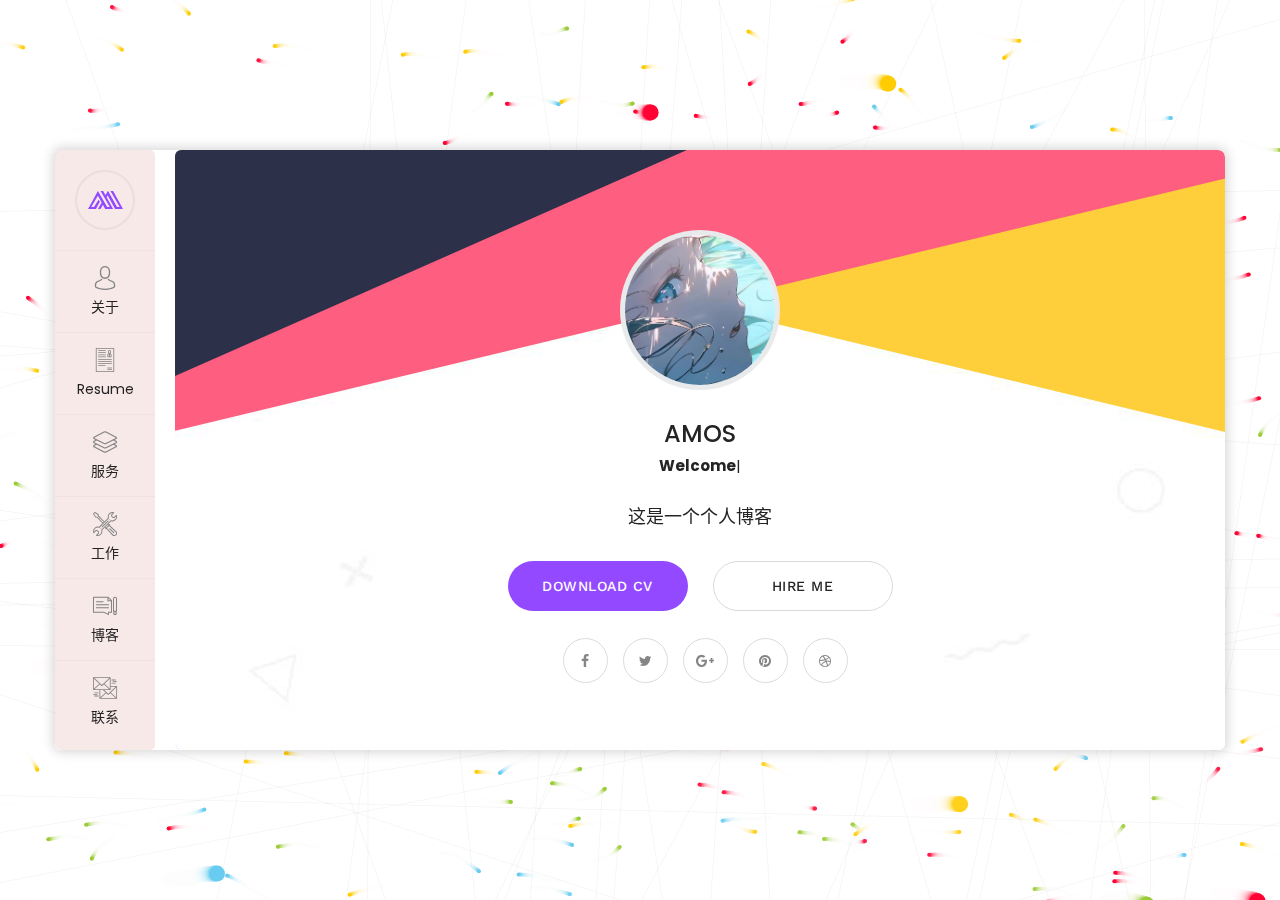
==== commit 9aa9677c: "Add files via upload" ====
--- a/index.html
+++ b/index.html
@@ -1,8 +1,8 @@
 ﻿<!DOCTYPE html>
-<html lang="en">
+<html lang="zh-cn">
 <head>
 <meta charset="utf-8">
-<title>Mahira | VCard | CV HTML Template</title>
+<title>AMOS-BLOG</title>
 <!-- Stylesheets -->
 <link href="css/bootstrap.css" rel="stylesheet">
 <link href="css/style.css" rel="stylesheet">
@@ -51,13 +51,13 @@
                     <div class="navbar-collapse collapse scroll-nav clearfix">
                         <ul class="navigation clearfix">
                             
-                            <li class="current"><a href="#home">Home</a></li>
-                            <li><a href="#about">About</a></li>
+                            <li class="current"><a href="#home">主页</a></li>
+                            <li><a href="#about">关于</a></li>
                             <li><a href="#resume">Resume</a></li>
-                            <li><a href="#services">Services</a></li>
-                            <li><a href="#work">Works</a></li>
-                            <li><a href="#blog">Blog</a></li>
-                            <li><a href="#contact">Contact</a></li>
+                            <li><a href="#services">服务</a></li>
+                            <li><a href="#work">工作</a></li>
+                            <li><a href="#blog">博客</a></li>
+                            <li><a href="#contact">联系</a></li>
 
                          </ul>
                     </div>
@@ -75,13 +75,13 @@
                     <div class="author-info" style="background-image:url(images/background/3.jpg)">
                         <div class="image"><img src="images/resource/user.png" alt=""></div>
                         <div class="author">
-                            <h3>Mahira Rashid</h3>
+                            <h3>AMOS</h3>
                             <div class="designation">
-                                Hi i’m
+                               
                                 <div class="typing-title">
-                                    <p>a <strong>web developer.</strong></p>
-                                    <p>a <strong>web Designer.</strong></p>
-                                    <p>a <strong>photographer.</strong></p>
+                                    <p> <strong>Welcome</strong></p>
+                                    <p> <strong>Hi</strong></p>
+                                    <p> <strong>Hello</strong></p>
                                 </div>
                                 <span class="typed-title"></span>
                             </div>
@@ -89,6 +89,7 @@
                         <div class="link-btn">
                             <a href="http://www.17sucai.com/" class="theme-btn btn-style-one">Download CV</a>
                         </div>
+                        <!---editor --->
                         <ul class="social-icon-two">
                             <li><a href="#"><span class="fa fa-facebook"></span></a></li>
                             <li><a href="#"><span class="fa fa-twitter"></span></a></li>
@@ -99,13 +100,14 @@
                     <div class="card-inner-box">
                         <header class="header wow fadeInLeft" data-wow-duration="1.5s">
                             <ul class="main-menu">
+                                 <!---editor --->
                                 <li class="active home"><a class="logo" href="#home"><img src="images/logo.png" alt=""></a></li>
-                                <li><a href="#about"><i class="flaticon-social"></i>About</a></li>
+                                <li><a href="#about"><i class="flaticon-social"></i>关于</a></li>
                                 <li><a href="#resume"><i class="flaticon-curriculum"></i>Resume</a></li>
-                                <li><a href="#services"><i class="flaticon-layers-1"></i>Services</a></li>
-                                <li><a href="#work"><i class="flaticon-tools"></i>Works</a></li>
-                                <li><a href="#blog"><i class="flaticon-blog"></i>Blog</a></li>
-                                <li><a href="#contact"><i class="flaticon-send-mail"></i>Contact</a></li>
+                                <li><a href="#services"><i class="flaticon-layers-1"></i>服务</a></li>
+                                <li><a href="#work"><i class="flaticon-tools"></i>工作</a></li>
+                                <li><a href="#blog"><i class="flaticon-blog"></i>博客</a></li>
+                                <li><a href="#contact"><i class="flaticon-send-mail"></i>联系</a></li>
                             </ul>
                         </header>
 
@@ -115,19 +117,22 @@
                             <div class="card-inner wow fadeInUp" data-wow-duration="2s">
                                 <div class="image"><img src="images/resource/user.png" alt=""></div>
                                 <div class="author">
-                                    <h3>Mahira Rashid</h3>
+                                    <h3>AMOS</h3>
                                     <div class="designation">
-                                        Hi i’m
+                                         <!---editor!!! 静态语句 --->
                                         <div class="typing-title">
-                                            <p>a <strong>web developer.</strong></p>
-                                            <p>a <strong>web Designer.</strong></p>
-                                            <p>a <strong>photographer.</strong></p>
+                                            <p> <strong>Welcome</strong></p>
+                                             
+                                            <p> <strong>Hi</strong></p>
+                                            <p> <strong>Hello</strong></p> 
+                                    
                                         </div>
                                         <span class="typed-title"></span>
                                     </div>
                                 </div>
-                                <div class="text">Dolor sit amet consectetur elit sed do eiusmod tempor incididunt labore dolore mega aliqua enim minim veniam.</div>
+                                <div class="text">这是一个个人博客</div>
                                 <div class="link-btn">
+                                     <!---editor --->
                                     <a href="#" class="theme-btn btn-style-one">Download CV</a>
                                     <a href="#" class="theme-btn btn-style-two">Hire Me</a>
                                 </div>
@@ -144,22 +149,22 @@
                         <!-- end item -->
 
                         <!-- card item -->
-                        <div class="card-about card-item" id="about" style="background-image:url(images/background/2.jpg)">
+                        <div class="card-about card-item" id= "about" style="background-image:url(images/background/2.jpg)">
                             <div class="card-inner">
-                                <h4 class="title">About Me</h4>
-                                <div class="text">Dolor sit amet consectetur elit sed do eiusmod tempor incididunt labore dolore mega aliqua enim ad minim veniam quis nostrud exercitation ullamco laboris nisi ut aliquip commodo reprehenderit.</div>
+                                <h4 class="title">关于我</h4>
+                                <div class="text">什么时候下课？<br/>什么时候吃饭？<br/>什么时候放假？<br/>这代码我怎么看不懂？</div>
                                 <div class="info-list">
                                     <div class="row">
                                         <div class="col-md-6">
                                             <ul class="list-style-one">
-                                                <li><strong>Name:</strong>  Mahira Rashid</li>
-                                                <li><strong>Phone:</strong>  254 - 2563 - 2154</li>
-                                                <li><strong>Address:</strong>  San francisco, USA</li>
+                                                <li><strong>姓名:</strong>Amos</li>
+                                                <li><strong>电话:</strong>10086</li>
+                                                <li><strong>地址:</strong>布达佩斯.匈牙利</li>
                                             </ul>
                                         </div>
                                         <div class="col-md-6">
                                             <ul class="list-style-one">
-                                                <li><strong>Email:</strong>  mahirarashid@gmail.com</li>
+                                                <li><strong>邮箱:</strong>1008611@10086.com</li>
                                                 <li><strong>Freelance:</strong>  Available</li>
                                             </ul>
                                         </div>
@@ -171,10 +176,10 @@
                                     <div class="skill-block col-md-3 col-sm-4 col-xs-6">
                                         <div class="inner-box">
                                             <div class="graph-outer">
-                                                <input type="text" class="dial" data-fgColor="#9147ff" data-bgColor="#f5f5f5" data-width="90" data-height="90" data-linecap="normal"  value="75">
-                                                <div class="inner-text count-box"><span class="count-text" data-stop="75" data-speed="2000"></span>%</div>
-                                            </div>
-                                            <h3>Design</h3>
+                                                <input type="text" class="dial" data-fgColor="#9147ff" data-bgColor="#f5f5f5" data-width="90" data-height="90" data-linecap="normal"  value="100">
+                                                <div class="inner-text count-box"><span class="count-text" data-stop="100" data-speed="2000"></span>%</div>
+                                            </div>
+                                            <h3>摸鱼</h3>
                                         </div>
                                     </div>
 
@@ -182,10 +187,10 @@
                                     <div class="skill-block col-md-3 col-sm-4 col-xs-6">
                                         <div class="inner-box">
                                             <div class="graph-outer">
-                                                <input type="text" class="dial" data-fgColor="#ff5e7e" data-bgColor="#f5f5f5" data-width="90" data-height="90" data-linecap="normal"  value="75">
-                                                <div class="inner-text count-box"><span class="count-text" data-stop="75" data-speed="2000"></span>%</div>
-                                            </div>
-                                            <h3>HTML</h3>
+                                                <input type="text" class="dial" data-fgColor="#ff5e7e" data-bgColor="#f5f5f5" data-width="90" data-height="90" data-linecap="normal"  value="100">
+                                                <div class="inner-text count-box"><span class="count-text" data-stop="100" data-speed="2000"></span>%</div>
+                                            </div>
+                                            <h3> 还是摸鱼</h3>
                                         </div>
                                     </div>
 
@@ -193,10 +198,10 @@
                                     <div class="skill-block col-md-3 col-sm-4 col-xs-6">
                                         <div class="inner-box">
                                             <div class="graph-outer">
-                                                <input type="text" class="dial" data-fgColor="#ffc713" data-bgColor="#f5f5f5" data-width="90" data-height="90" data-linecap="normal"  value="75">
-                                                <div class="inner-text count-box"><span class="count-text" data-stop="75" data-speed="2000"></span>%</div>
-                                            </div>
-                                            <h3>WordPress </h3>
+                                                <input type="text" class="dial" data-fgColor="#ffc713" data-bgColor="#f5f5f5" data-width="90" data-height="90" data-linecap="normal"  value="30">
+                                                <div class="inner-text count-box"><span class="count-text" data-stop="30" data-speed="2000"></span>%</div>
+                                            </div>
+                                            <h3>写代码 </h3>
                                         </div>
                                     </div>
 
@@ -204,10 +209,10 @@
                                     <div class="skill-block col-md-3 col-sm-4 col-xs-6">
                                         <div class="inner-box">
                                             <div class="graph-outer">
-                                                <input type="text" class="dial" data-fgColor="#51dbc3" data-bgColor="#f5f5f5" data-width="90" data-height="90" data-linecap="normal"  value="75">
-                                                <div class="inner-text count-box"><span class="count-text" data-stop="75" data-speed="2000"></span>%</div>
-                                            </div>
-                                            <h3>PHP </h3>
+                                                <input type="text" class="dial" data-fgColor="#51dbc3" data-bgColor="#f5f5f5" data-width="90" data-height="90" data-linecap="normal"  value="10">
+                                                <div class="inner-text count-box"><span class="count-text" data-stop="10" data-speed="2000"></span>%</div>
+                                            </div>
+                                            <h3>学习</h3>
                                         </div>
                                     </div>
                                 </div>
@@ -219,7 +224,7 @@
                         <!-- card item -->
                         <div class="card-resume card-item" id="resume" style="background-image:url(images/background/2.jpg)">
                             <div class="card-inner">
-                                <h4 class="title">Resume</h4>
+                                <h4 class="title">Resume（look look is enough^_^）</h4>
                                 <div class="row clearfix">
                                     <!--Column-->
                                     <div class="timeline-column col-md-6 col-sm-12 col-xs-12">
@@ -301,43 +306,43 @@
                                     <div class="services-block col-md-6">
                                         <div class="inner-box">
                                             <div class="icon-box"><span class="icon flaticon-pen-tool"></span></div>
-                                            <h4><a href="blog-single.html">UI/UX Design</a></h4>
-                                            <div class="text">Lorem ipsum dolor amet constur adipisicing elit </div>
+                                            <h4><a href="sever/code/codeind.html">code</a></h4>
+                                            <div class="text">一些代码</div>
                                         </div> 
                                     </div>
                                     <div class="services-block col-md-6">
                                         <div class="inner-box">
                                             <div class="icon-box"><span class="icon flaticon-folder"></span></div>
-                                            <h4><a href="blog-single.html">Web Design</a></h4>
-                                            <div class="text">Lorem ipsum dolor amet constur adipisicing elit </div>
+                                            <h4><a href="sever/project/projectind.html">project</a></h4>
+                                            <div class="text">一些项目文件</div>
                                         </div> 
                                     </div>
                                     <div class="services-block col-md-6">
                                         <div class="inner-box">
                                             <div class="icon-box"><span class="icon flaticon-computer"></span></div>
-                                            <h4><a href="blog-single.html">Branding</a></h4>
-                                            <div class="text">Lorem ipsum dolor amet constur adipisicing elit </div>
+                                            <h4><a href="server/picture/pictureind.html">picture</a></h4>
+                                            <div class="text">一些精美的木马图片</div>
                                         </div> 
                                     </div>
                                     <div class="services-block col-md-6">
                                         <div class="inner-box">
                                             <div class="icon-box"><span class="icon flaticon-layers-1"></span></div>
-                                            <h4><a href="blog-single.html">Logo Design</a></h4>
-                                            <div class="text">Lorem ipsum dolor amet constur adipisicing elit </div>
+                                            <h4><a href="server/vedio/vedioind.html">video</a></h4>
+                                            <div class="text">一些好康的视频</div>
                                         </div> 
                                     </div>
                                     <div class="services-block col-md-6">
                                         <div class="inner-box">
                                             <div class="icon-box"><span class="icon flaticon-web-design"></span></div>
-                                            <h4><a href="blog-single.html">Apps Design</a></h4>
-                                            <div class="text">Lorem ipsum dolor amet constur adipisicing elit </div>
+                                            <h4><a href="server/tool/toolind.html">tool</a></h4>
+                                            <div class="text">一些工具 </div>
                                         </div> 
                                     </div>
                                     <div class="services-block col-md-6">
                                         <div class="inner-box">
                                             <div class="icon-box"><span class="icon flaticon-photo-camera"></span></div>
-                                            <h4><a href="blog-single.html">Photography</a></h4>
-                                            <div class="text">Lorem ipsum dolor amet constur adipisicing elit </div>
+                                            <h4><a href="server/others/othersind.html">others</a></h4>
+                                            <div class="text">其他</div>
                                         </div> 
                                     </div>
                                 </div>
@@ -463,9 +468,10 @@
                                                 </a>                                
                                             </div>
                                         </div>
+                                        <!--editor-->>
                                         <div class="date"><strong>02</strong> <br>Sep</div>
                                         <div class="lower-content">
-                                            <h4><a href="blog-single.html">Let’s Talk About Design</a></h4>
+                                            <h4><a href="blog-single.html">Example</a></h4>
                                             <div class="post-meta">by admin  /  <span>Design</span></div>
                                         </div>
                                     </div>
@@ -482,7 +488,7 @@
                                         </div>
                                         <div class="date"><strong>04</strong> <br>Sep</div>
                                         <div class="lower-content">
-                                            <h4><a href="blog-single.html">Let’s Talk About Design</a></h4>
+                                            <h4><a href="blog-single.html">Example</a></h4>
                                             <div class="post-meta">by admin  /  <span>Design</span></div>
                                         </div>
                                     </div>
@@ -499,7 +505,7 @@
                                         </div>
                                         <div class="date"><strong>06</strong> <br>Sep</div>
                                         <div class="lower-content">
-                                            <h4><a href="blog-single.html">Let’s Talk About Design</a></h4>
+                                            <h4><a href="blog-single.html">Example</a></h4>
                                             <div class="post-meta">by admin  /  <span>Design</span></div>
                                         </div>
                                     </div>
@@ -510,13 +516,13 @@
                         <!-- card item -->
                         <div class="card-contact card-item" id="contact" style="background-image:url(images/background/2.jpg)">
                             <div class="card-inner">
-                                <h3 class="title">Contact</h3>
+                                <h3 class="title">联系我</h3>
                                 <h4>Keep In Touch</h4>
                                 <div class="row clearfix">
                                     <div class="col-md-6">
                                         <ul class="list-style-two">
-                                            <li><span class="icon flaticon-signs"></span>PO Box 16122 Collins Street <br> West Victoria 8007 Canada </li>
-                                            <li><span class="icon flaticon-smartphone"></span>(+48) 564-334-21-22-34 <br>(+48) 564-334-21-25</li>
+                                            <li><span class="icon flaticon-signs"></span>翻斗花园 <br>china</li>
+                                            <li><span class="icon flaticon-smartphone"></span>(+86) 564-334-21-22-34 <br>(+86) 564-334-21-25</li>
                                             <li><span class="icon flaticon-note-1"></span>info@cretox.com <br>info@example.com</li>
                                         </ul>
                                     </div>
@@ -536,7 +542,7 @@
                                         </div>
                                     </div>
                                 </div>
-                                <h4>How Can I Help?</h4>
+                                <h4>留下你的联系方式</h4>
                                 <!-- Contact Form -->
                                 <div class="contact-form">
                                     <!--Comment Form-->
@@ -544,27 +550,27 @@
                                         <div class="row clearfix">
                                             
                                             <div class="col-md-6 form-group">
-                                                <input type="text" name="username" placeholder="Name" required>
+                                                <input type="text" name="username" placeholder="姓名" required>
                                             </div>
                                             
                                             <div class="col-md-6 form-group">
-                                                <input type="email" name="email" placeholder="Email" required>
+                                                <input type="email" name="email" placeholder="邮箱" required>
                                             </div>
                                             
                                             <div class="col-md-6 form-group">
-                                                <input type="text" name="subject" placeholder="Subject" required>
+                                                <input type="text" name="subject" placeholder="qq" required>
                                             </div>
 
                                             <div class="col-md-6 form-group">
-                                                <input type="text" name="phone" placeholder="Phone" required>
+                                                <input type="text" name="phone" placeholder="电话" required>
                                             </div>
 
                                             <div class="col-lg-12 col-md-12 form-group">
-                                                <textarea name="message" placeholder="Message"></textarea>
+                                                <textarea name="message" placeholder="留言"></textarea>
                                             </div>
                                             
                                             <div class="col-lg-12 col-md-12 form-group">
-                                                <button class="theme-btn btn-style-two" type="submit" name="submit-form">Submit Now </button>
+                                                <button class="theme-btn btn-style-two" type="submit" name="submit-form">发送给我 </button>
                                             </div>
                                             
                                         </div>
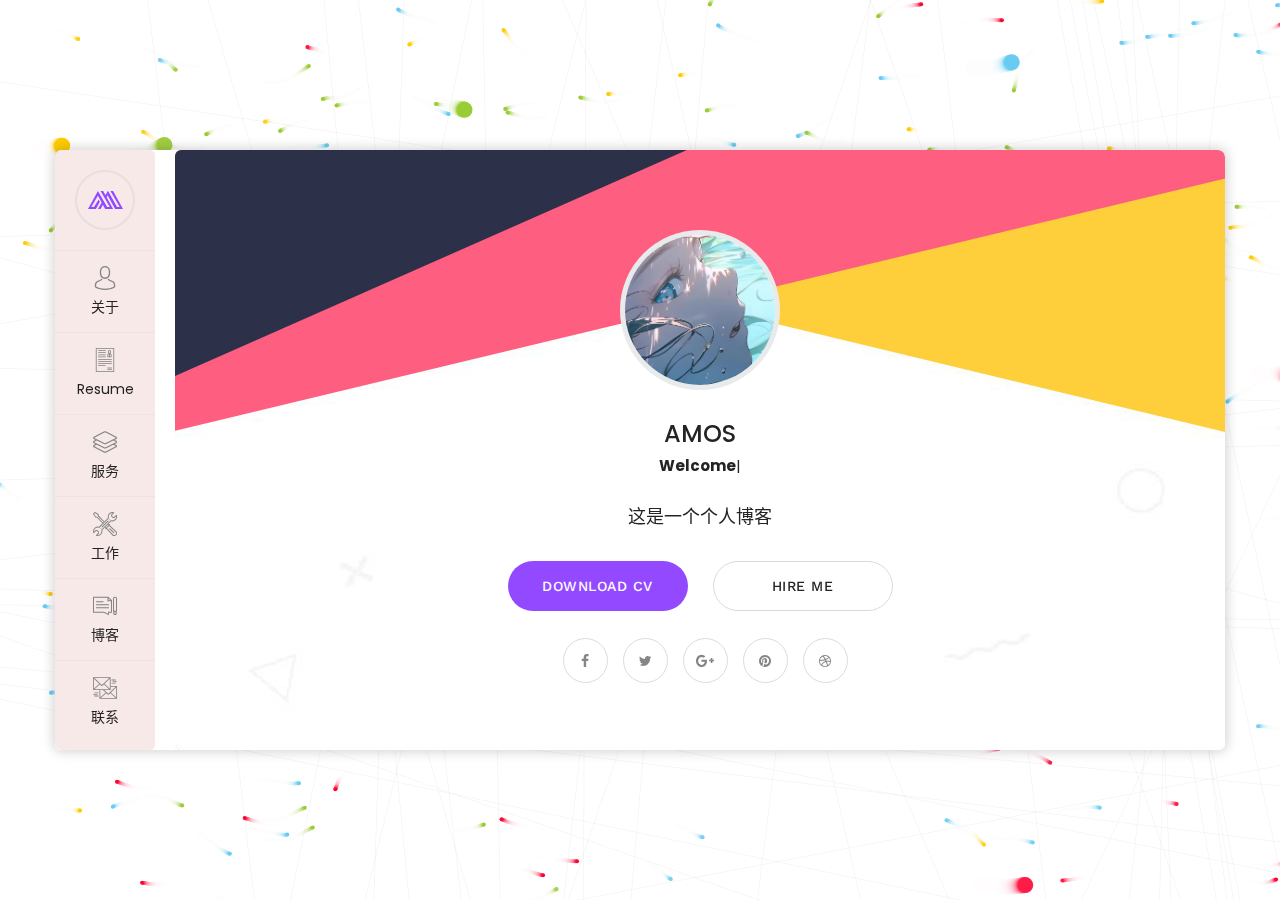
==== commit c5975902: "Add files via upload" ====
--- a/index.html
+++ b/index.html
@@ -306,14 +306,14 @@
                                     <div class="services-block col-md-6">
                                         <div class="inner-box">
                                             <div class="icon-box"><span class="icon flaticon-pen-tool"></span></div>
-                                            <h4><a href="sever/code/codeind.html">code</a></h4>
+                                            <h4><a href="server/code/codeind.html">code</a></h4>
                                             <div class="text">一些代码</div>
                                         </div> 
                                     </div>
                                     <div class="services-block col-md-6">
                                         <div class="inner-box">
                                             <div class="icon-box"><span class="icon flaticon-folder"></span></div>
-                                            <h4><a href="sever/project/projectind.html">project</a></h4>
+                                            <h4><a href="server/project/projectind.html">project</a></h4>
                                             <div class="text">一些项目文件</div>
                                         </div> 
                                     </div>
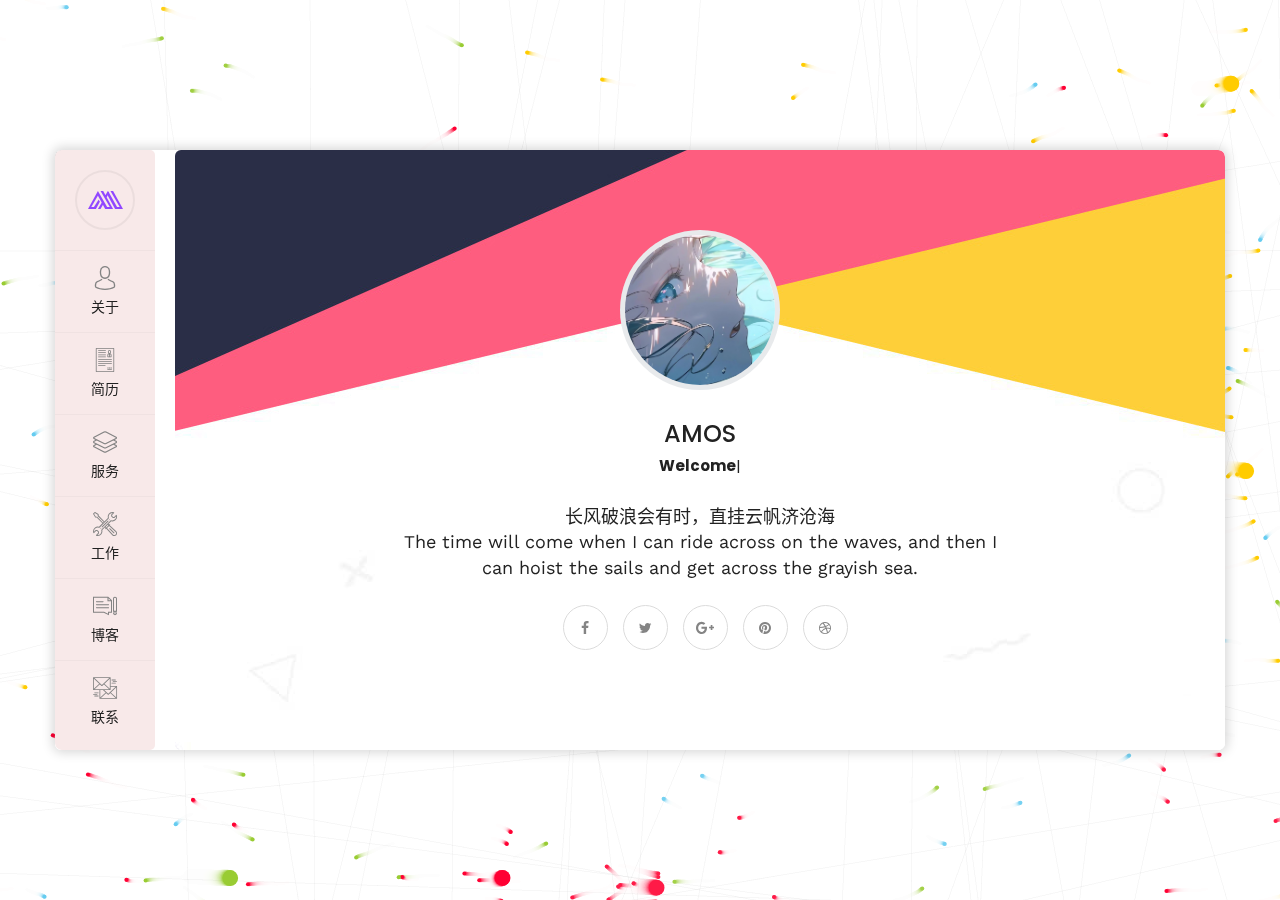
==== commit d3dc34d9: "Add files via upload" ====
--- a/index.html
+++ b/index.html
@@ -53,7 +53,7 @@
                             
                             <li class="current"><a href="#home">主页</a></li>
                             <li><a href="#about">关于</a></li>
-                            <li><a href="#resume">Resume</a></li>
+                            <li><a href="#resume">简历</a></li>
                             <li><a href="#services">服务</a></li>
                             <li><a href="#work">工作</a></li>
                             <li><a href="#blog">博客</a></li>
@@ -87,14 +87,14 @@
                             </div>
                         </div>
                         <div class="link-btn">
-                            <a href="http://www.17sucai.com/" class="theme-btn btn-style-one">Download CV</a>
+                            <a href="#" class="theme-btn btn-style-one">^_^</a>
                         </div>
                         <!---editor --->
                         <ul class="social-icon-two">
-                            <li><a href="#"><span class="fa fa-facebook"></span></a></li>
-                            <li><a href="#"><span class="fa fa-twitter"></span></a></li>
-                            <li><a href="#"><span class="fa fa-google-plus"></span></a></li>
-                            <li><a href="#"><span class="fa fa-pinterest"></span></a></li>
+                            <li><a href="https://www.facebook.com/"><span class="fa fa-facebook"></span></a></li>
+                            <li><a href="https://twitter.com/"><span class="fa fa-twitter"></span></a></li>
+                            <li><a href="https://www.google.com/"><span class="fa fa-google-plus"></span></a></li>
+                            <li><a href="https://www.nchu.edu.cn/"><span class="fa fa-pinterest"></span></a></li>
                         </ul>
                     </div>
                     <div class="card-inner-box">
@@ -103,7 +103,7 @@
                                  <!---editor --->
                                 <li class="active home"><a class="logo" href="#home"><img src="images/logo.png" alt=""></a></li>
                                 <li><a href="#about"><i class="flaticon-social"></i>关于</a></li>
-                                <li><a href="#resume"><i class="flaticon-curriculum"></i>Resume</a></li>
+                                <li><a href="#resume"><i class="flaticon-curriculum"></i>简历</a></li>
                                 <li><a href="#services"><i class="flaticon-layers-1"></i>服务</a></li>
                                 <li><a href="#work"><i class="flaticon-tools"></i>工作</a></li>
                                 <li><a href="#blog"><i class="flaticon-blog"></i>博客</a></li>
@@ -130,18 +130,18 @@
                                         <span class="typed-title"></span>
                                     </div>
                                 </div>
-                                <div class="text">这是一个个人博客</div>
+                                <div class="text">长风破浪会有时，直挂云帆济沧海<br/>The time will come when I can ride across on the waves, and then I can hoist the sails and get across the grayish sea.</div>
                                 <div class="link-btn">
                                      <!---editor --->
-                                    <a href="#" class="theme-btn btn-style-one">Download CV</a>
-                                    <a href="#" class="theme-btn btn-style-two">Hire Me</a>
+                                    <!--<a href="#" class="theme-btn btn-style-one">Download CV</a>
+                                    <a href="#" class="theme-btn btn-style-two">Hire Me</a>-->
                                 </div>
                                 <ul class="social-icon-two">
-                                    <li><a href="#"><span class="fa fa-facebook"></span></a></li>
-                                    <li><a href="#"><span class="fa fa-twitter"></span></a></li>
-                                    <li><a href="#"><span class="fa fa-google-plus"></span></a></li>
-                                    <li><a href="#"><span class="fa fa-pinterest"></span></a></li>
-                                    <li><a href="#"><span class="fa fa-dribbble"></span></a></li>
+                                    <li><a href="https://www.facebook.com/"><span class="fa fa-facebook"></span></a></li>
+                                    <li><a href="https://twitter.com/"><span class="fa fa-twitter"></span></a></li>
+                                    <li><a href="https://www.google.com/"><span class="fa fa-google-plus"></span></a></li>
+                                    <li><a href="https://www.nchu.edu.cn/"><span class="fa fa-pinterest"></span></a></li>
+                                    <li><a href="https://github.com/"><span class="fa fa-dribbble"></span></a></li>
                                 </ul>
                             </div>
                             
@@ -152,19 +152,19 @@
                         <div class="card-about card-item" id= "about" style="background-image:url(images/background/2.jpg)">
                             <div class="card-inner">
                                 <h4 class="title">关于我</h4>
-                                <div class="text">什么时候下课？<br/>什么时候吃饭？<br/>什么时候放假？<br/>这代码我怎么看不懂？</div>
+                                <div class="text"> 人最大的“任性”就是不顾一切坚持做自己喜欢的事，只有这样，人才可以说，我这一生不虚此行。<br/>——贾平凹《自在独行》</div>
                                 <div class="info-list">
                                     <div class="row">
                                         <div class="col-md-6">
                                             <ul class="list-style-one">
-                                                <li><strong>姓名:</strong>Amos</li>
-                                                <li><strong>电话:</strong>10086</li>
+                                                <li><strong>姓名:</strong>李魏</li>
+                                                <li><strong>电话:</strong>19176920332</li>
                                                 <li><strong>地址:</strong>布达佩斯.匈牙利</li>
                                             </ul>
                                         </div>
                                         <div class="col-md-6">
                                             <ul class="list-style-one">
-                                                <li><strong>邮箱:</strong>1008611@10086.com</li>
+                                                <li><strong>邮箱:</strong>19176920332@163.com</li>
                                                 <li><strong>Freelance:</strong>  Available</li>
                                             </ul>
                                         </div>
@@ -224,7 +224,7 @@
                         <!-- card item -->
                         <div class="card-resume card-item" id="resume" style="background-image:url(images/background/2.jpg)">
                             <div class="card-inner">
-                                <h4 class="title">Resume（look look is enough^_^）</h4>
+                                <h4 class="title">Resume</h4>
                                 <div class="row clearfix">
                                     <!--Column-->
                                     <div class="timeline-column col-md-6 col-sm-12 col-xs-12">
@@ -234,13 +234,13 @@
                                             <!--Timeline Block-->
                                             <div class="timeline-block">
                                                 <div class="inner-box">
-                                                    <h4>Web Design</h4>
-                                                    <div class="date"><span>1998-2000</span> / University of stuties</div>
-                                                    <div class="text">Exceptur sint occaecat cupidatat non proident sunt culpa. </div>
-                                                </div>
-                                            </div>
-
-                                            <!--Timeline Block-->
+                                                    <h4>Security</h4>
+                                                    <div class="date"><span>2022</span> / University of stuties</div>
+                                                    <div class="text">study.</div>
+                                                </div>
+                                            </div>
+
+                                            <!--Timeline Block
                                             <div class="timeline-block">
                                                 <div class="inner-box">
                                                     <h4>Web Development</h4>
@@ -248,8 +248,9 @@
                                                     <div class="text">Exceptur sint occaecat cupidatat non proident sunt culpa. </div>
                                                 </div>
                                             </div>
-
-                                            <!--Timeline Block-->
+                                            -->
+
+                                            <!--Timeline Block
                                             <div class="timeline-block">
                                                 <div class="inner-box">
                                                     <h4>Specialization Course</h4>
@@ -257,7 +258,7 @@
                                                     <div class="text">Exceptur sint occaecat cupidatat non proident sunt culpa. </div>
                                                 </div>
                                             </div>
-                                            
+                                            -->
                                         </div>
                                     </div>
                                     
@@ -269,12 +270,12 @@
                                             <!--Timeline Block-->
                                             <div class="timeline-block">
                                                 <div class="inner-box">
-                                                    <h4>Lead UI/UX Designer</h4>
-                                                    <div class="date"><span>2015-Present</span>  / Google inc.</div>
-                                                    <div class="text">Exceptur sint occaecat cupidatat non proident sunt culpa. </div>
-                                                </div>
-                                            </div>
-
+                                                    <h4>NULL</h4>
+                                                    <div class="date"><span></span>  / </div>
+                                                    <div class="text">loading...</div>
+                                                </div>
+                                            </div>
+                                            <!--
                                             <div class="timeline-block">
                                                 <div class="inner-box">
                                                     <h4>Senior UI/UX Designer</h4>
@@ -290,7 +291,7 @@
                                                     <div class="text">Exceptur sint occaecat cupidatat non proident sunt culpa. </div>
                                                 </div>
                                             </div>
-
+                                            -->
                                         </div>
                                     </div>
                                     
@@ -321,14 +322,14 @@
                                         <div class="inner-box">
                                             <div class="icon-box"><span class="icon flaticon-computer"></span></div>
                                             <h4><a href="server/picture/pictureind.html">picture</a></h4>
-                                            <div class="text">一些精美的木马图片</div>
+                                            <div class="text">一些精美的图片</div>
                                         </div> 
                                     </div>
                                     <div class="services-block col-md-6">
                                         <div class="inner-box">
                                             <div class="icon-box"><span class="icon flaticon-layers-1"></span></div>
                                             <h4><a href="server/vedio/vedioind.html">video</a></h4>
-                                            <div class="text">一些好康的视频</div>
+                                            <div class="text">一些视频</div>
                                         </div> 
                                     </div>
                                     <div class="services-block col-md-6">
@@ -463,19 +464,20 @@
                                         <div class="image">
                                             <img src="images/resource/blog-1.jpg" alt="">
                                             <div class="overlay">
-                                                <a class="link-btn" href="blog-single.html">
+                                                <a class="link-btn" href="blogs/blog1.html">
                                                     <i class="fa fa-link"></i>
                                                 </a>                                
                                             </div>
                                         </div>
-                                        <!--editor-->>
+                                        <!--editor-->
                                         <div class="date"><strong>02</strong> <br>Sep</div>
                                         <div class="lower-content">
-                                            <h4><a href="blog-single.html">Example</a></h4>
-                                            <div class="post-meta">by admin  /  <span>Design</span></div>
-                                        </div>
-                                    </div>
-                                </div>
+                                            <h4><a href="blogs/blog1.html">Example</a></h4>
+                                            <div class="post-meta">by admin  /  <span>id=1</span></div>
+                                        </div>
+                                    </div>
+                                </div>
+                                <!--
                                 <div class="news-block">
                                     <div class="inner-box">
                                         <div class="image">
@@ -493,6 +495,8 @@
                                         </div>
                                     </div>
                                 </div>
+                            -->
+                            <!--
                                 <div class="news-block">
                                     <div class="inner-box">
                                         <div class="image">
@@ -510,6 +514,7 @@
                                         </div>
                                     </div>
                                 </div>
+                            -->
                             </div>
                         </div>
                         <!-- end item -->
@@ -521,9 +526,9 @@
                                 <div class="row clearfix">
                                     <div class="col-md-6">
                                         <ul class="list-style-two">
-                                            <li><span class="icon flaticon-signs"></span>翻斗花园 <br>china</li>
-                                            <li><span class="icon flaticon-smartphone"></span>(+86) 564-334-21-22-34 <br>(+86) 564-334-21-25</li>
-                                            <li><span class="icon flaticon-note-1"></span>info@cretox.com <br>info@example.com</li>
+                                            <li><span class="icon flaticon-signs"></span>布达佩斯<br>匈牙利</li>
+                                            <li><span class="icon flaticon-smartphone"></span>(+86)19176920332</li>
+                                            <li><span class="icon flaticon-note-1"></span>19176920332@163.com <br>info@example.com</li>
                                         </ul>
                                     </div>
                                     <div class="col-md-6">
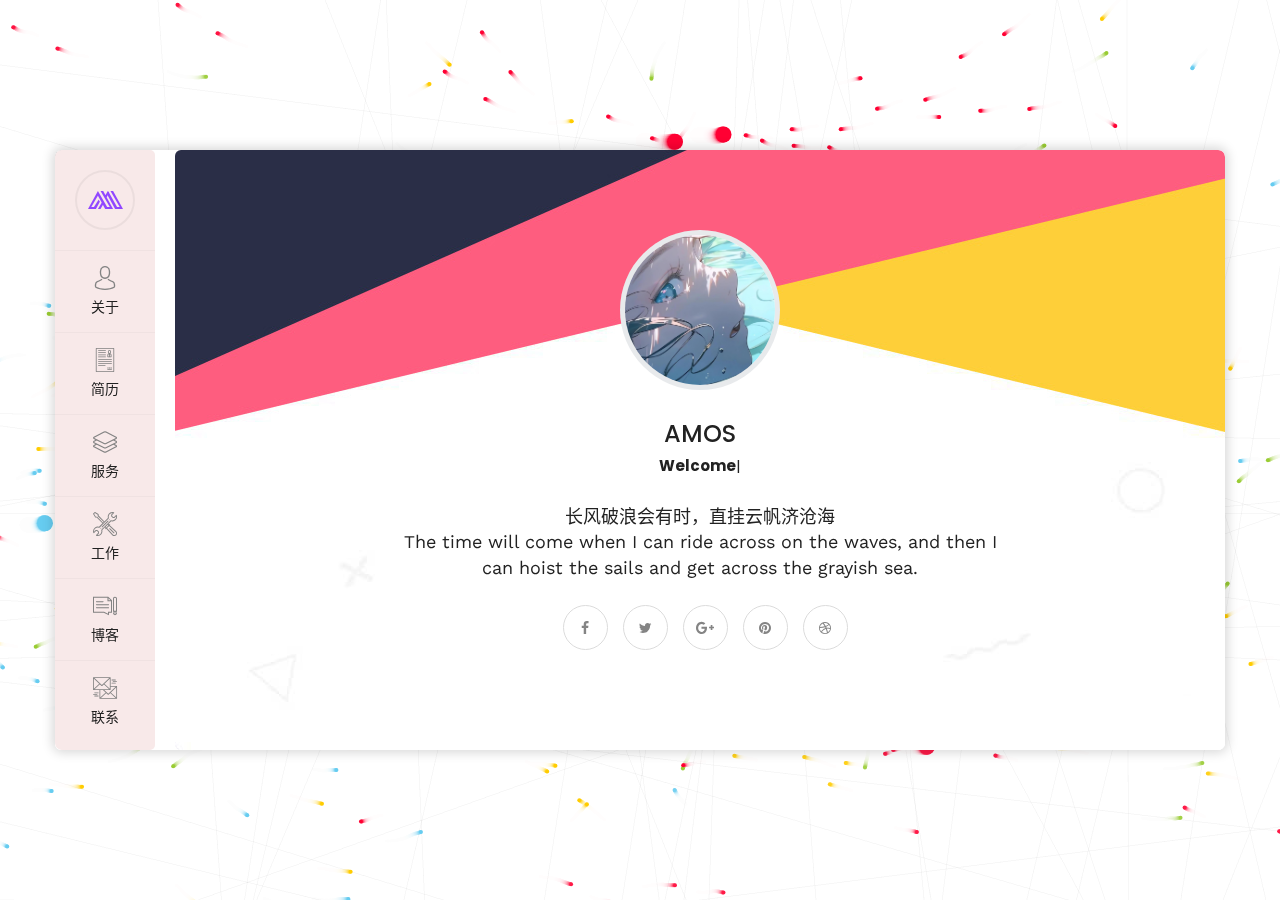
==== commit 89659d85: "Add files via upload" ====
--- a/index.html
+++ b/index.html
@@ -152,7 +152,8 @@
                         <div class="card-about card-item" id= "about" style="background-image:url(images/background/2.jpg)">
                             <div class="card-inner">
                                 <h4 class="title">关于我</h4>
-                                <div class="text"> 人最大的“任性”就是不顾一切坚持做自己喜欢的事，只有这样，人才可以说，我这一生不虚此行。<br/>——贾平凹《自在独行》</div>
+                                <div class="text"> 人最大的“任性”就是不顾一切坚持做自己喜欢的事，只有这样，人才可以说，我这一生不虚此行。<br/>——贾平凹《自在独行》<hr/>
+                                落日沉溺于橘色的海，晚风沦陷于赤诚的爱。<br/>--佚名</div>
                                 <div class="info-list">
                                     <div class="row">
                                         <div class="col-md-6">
